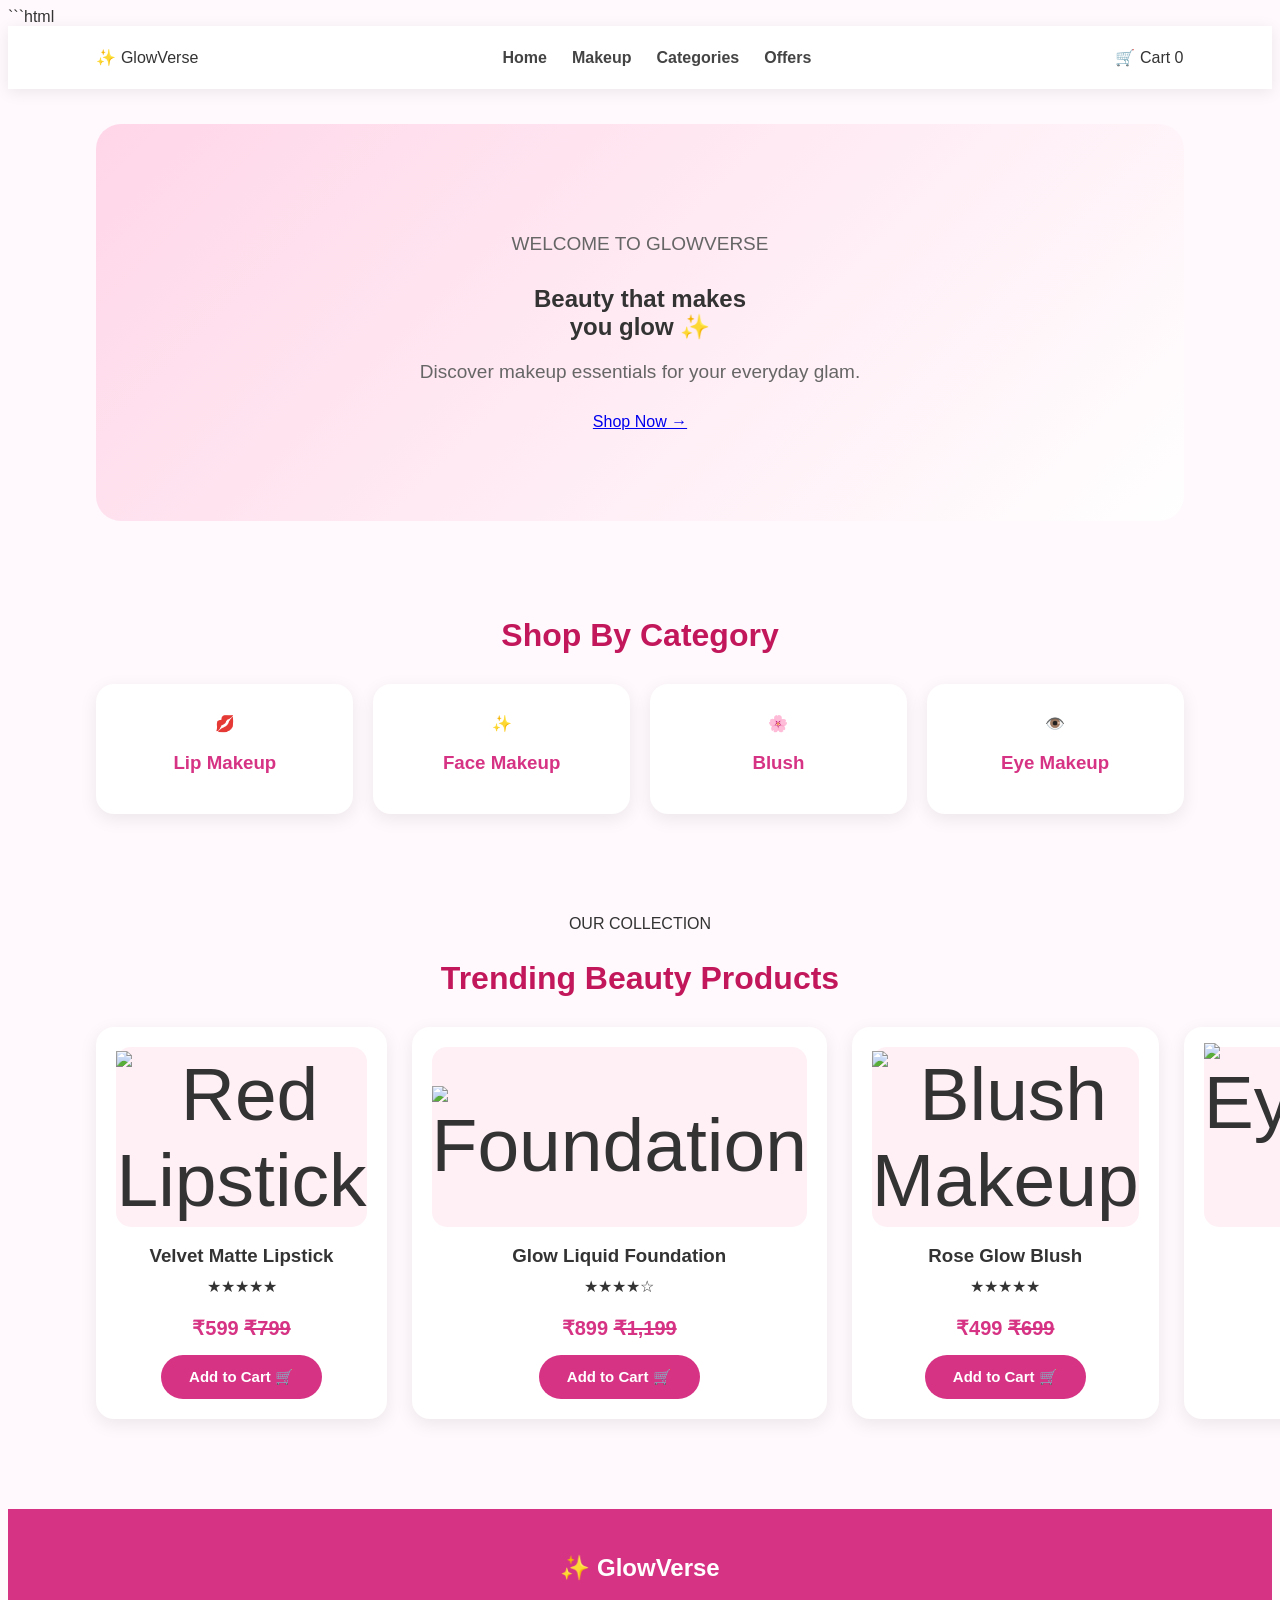
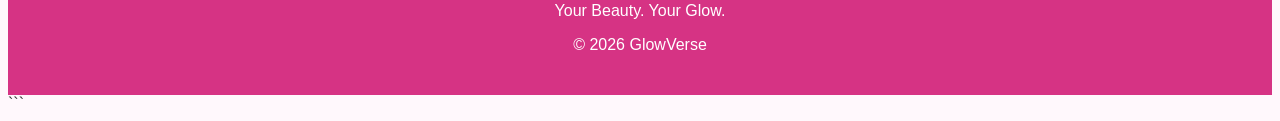
==== index.html @ 61c37b7c "Update title and restructure HTML layout" ====
```html
<!DOCTYPE html>
<html lang="en">
<head>
    <meta charset="UTF-8">
    <meta name="viewport" content="width=device-width, initial-scale=1.0">
    <title>GlowVerse - Beauty Store</title>
    <link rel="stylesheet" href="style.css">
</head>

<body>

<header>
    <div class="logo">✨ GlowVerse</div>

    <nav>
        <a href="#">Home</a>
        <a href="#products">Makeup</a>
        <a href="#categories">Categories</a>
        <a href="#">Offers</a>
    </nav>

    <div class="cart">🛒 Cart <span id="cart-count">0</span></div>
</header>

<section class="hero">
    <div>
        <p class="small-title">WELCOME TO GLOWVERSE</p>
        <h1>Beauty that makes<br><span>you glow ✨</span></h1>
        <p>Discover makeup essentials for your everyday glam.</p>
        <a href="#products" class="shop-btn">Shop Now →</a>
    </div>
</section>

<section id="categories" class="categories">
    <h2>Shop By Category</h2>

    <div class="category-grid">
        <div class="category-card">💋<h3>Lip Makeup</h3></div>
        <div class="category-card">✨<h3>Face Makeup</h3></div>
        <div class="category-card">🌸<h3>Blush</h3></div>
        <div class="category-card">👁️<h3>Eye Makeup</h3></div>
    </div>
</section>

<section id="products" class="products">
    <p class="small-title">OUR COLLECTION</p>
    <h2>Trending Beauty Products</h2>

    <div class="product-grid">

        <div class="product-card">
            <div class="product-image">
                <img src="https://images.pexels.com/photos/7667674/pexels-photo-7667674.jpeg?auto=compress&cs=tinysrgb&w=600" alt="Red Lipstick">
            </div>
            <h3>Velvet Matte Lipstick</h3>
            <div class="stars">★★★★★</div>
            <p class="price">₹599 <del>₹799</del></p>
            <button onclick="addToCart()">Add to Cart 🛒</button>
        </div>

        <div class="product-card">
            <div class="product-image">
                <img src="https://images.pexels.com/photos/7256092/pexels-photo-7256092.jpeg?auto=compress&cs=tinysrgb&w=600" alt="Foundation">
            </div>
            <h3>Glow Liquid Foundation</h3>
            <div class="stars">★★★★☆</div>
            <p class="price">₹899 <del>₹1,199</del></p>
            <button onclick="addToCart()">Add to Cart 🛒</button>
        </div>

        <div class="product-card">
            <div class="product-image">
                <img src="https://images.pexels.com/photos/7290611/pexels-photo-7290611.jpeg?auto=compress&cs=tinysrgb&w=600" alt="Blush Makeup">
            </div>
            <h3>Rose Glow Blush</h3>
            <div class="stars">★★★★★</div>
            <p class="price">₹499 <del>₹699</del></p>
            <button onclick="addToCart()">Add to Cart 🛒</button>
        </div>

        <div class="product-card">
            <div class="product-image">
                <img src="https://images.pexels.com/photos/6662437/pexels-photo-6662437.jpeg?auto=compress&cs=tinysrgb&w=600" alt="Eyeshadow Palette">
            </div>
            <h3>Glam Eyeshadow Palette</h3>
            <div class="stars">★★★★★</div>
            <p class="price">₹799 <del>₹999</del></p>
            <button onclick="addToCart()">Add to Cart 🛒</button>
        </div>

    </div>
</section>

<footer>
    <h2>✨ GlowVerse</h2>
    <p>Your Beauty. Your Glow.</p>
    <p>© 2026 GlowVerse</p>
</footer>

<script>
let cartCount = 0;

function addToCart() {
    cartCount++;
    document.getElementById("cart-count").innerText = cartCount;
    alert("Product added to your cart! 🛍️");
}
</script>

</body>
</html>
```
---- style.css ----
```css
* {
    margin: 0;
    padding: 0;
    box-sizing: border-box;
}

body {
    font-family: Arial, sans-serif;
    background: #fff8fc;
    color: #333;
}

/* Header */
header {
    background: #ffffff;
    padding: 22px 7%;
    display: flex;
    align-items: center;
    justify-content: space-between;
    flex-wrap: wrap;
    box-shadow: 0 3px 15px rgba(0, 0, 0, 0.08);
}

header h1 {
    color: #d63384;
    font-size: 34px;
}

header p {
    display: none;
}

nav {
    display: flex;
    gap: 25px;
}

nav a {
    text-decoration: none;
    color: #444;
    font-weight: 600;
}

nav a:hover {
    color: #d63384;
}

/* Hero */
.hero {
    margin: 35px 7%;
    padding: 90px 30px;
    text-align: center;
    border-radius: 25px;
    background: linear-gradient(135deg, #ffd6e8, #fff);
}

.hero h2 {
    font-size: 48px;
    color: #c2185b;
    margin-bottom: 15px;
}

.hero p {
    font-size: 19px;
    color: #666;
    margin-bottom: 30px;
}

button {
    background: #d63384;
    color: white;
    border: none;
    padding: 13px 28px;
    border-radius: 25px;
    font-size: 15px;
    font-weight: bold;
    cursor: pointer;
}

button:hover {
    transform: scale(1.05);
}

/* Categories */
.categories {
    padding: 35px 7%;
    text-align: center;
}

.categories h2,
.products h2 {
    font-size: 32px;
    color: #c2185b;
    margin-bottom: 30px;
}

.category-grid {
    display: grid;
    grid-template-columns: repeat(4, 1fr);
    gap: 20px;
}

.category-card {
    background: white;
    padding: 30px 15px;
    border-radius: 18px;
    box-shadow: 0 5px 18px rgba(0, 0, 0, 0.08);
    transition: 0.3s;
}

.category-card:hover {
    transform: translateY(-8px);
}

.category-card h3 {
    color: #d63384;
    margin-bottom: 10px;
}

/* Products */
.products {
    padding: 50px 7%;
    text-align: center;
}

.product-grid {
    display: grid;
    grid-template-columns: repeat(4, 1fr);
    gap: 25px;
}

.product-card {
    background: white;
    padding: 20px;
    border-radius: 18px;
    box-shadow: 0 5px 18px rgba(0, 0, 0, 0.08);
    transition: 0.3s;
}

.product-card:hover {
    transform: translateY(-8px);
}

.product-image {
    height: 180px;
    display: flex;
    align-items: center;
    justify-content: center;
    background: #fff0f6;
    border-radius: 15px;
    font-size: 75px;
    margin-bottom: 18px;
}

.product-card h3 {
    margin-bottom: 10px;
}

.rating {
    margin-bottom: 10px;
}

.price {
    font-size: 20px;
    font-weight: bold;
    color: #d63384;
    margin-bottom: 15px;
}

.price span {
    font-size: 14px;
    color: #999;
    text-decoration: line-through;
    margin-left: 6px;
}

/* Footer */
footer {
    margin-top: 40px;
    padding: 25px;
    text-align: center;
    background: #d63384;
    color: white;
}

/* Mobile */
@media (max-width: 800px) {

    header {
        flex-direction: column;
        gap: 15px;
    }

    nav {
        flex-wrap: wrap;
        justify-content: center;
    }

    .hero h2 {
        font-size: 35px;
    }

    .category-grid,
    .product-grid {
        grid-template-columns: repeat(2, 1fr);
    }
}

@media (max-width: 500px) {

    .category-grid,
    .product-grid {
        grid-template-columns: 1fr;
    }
}
```
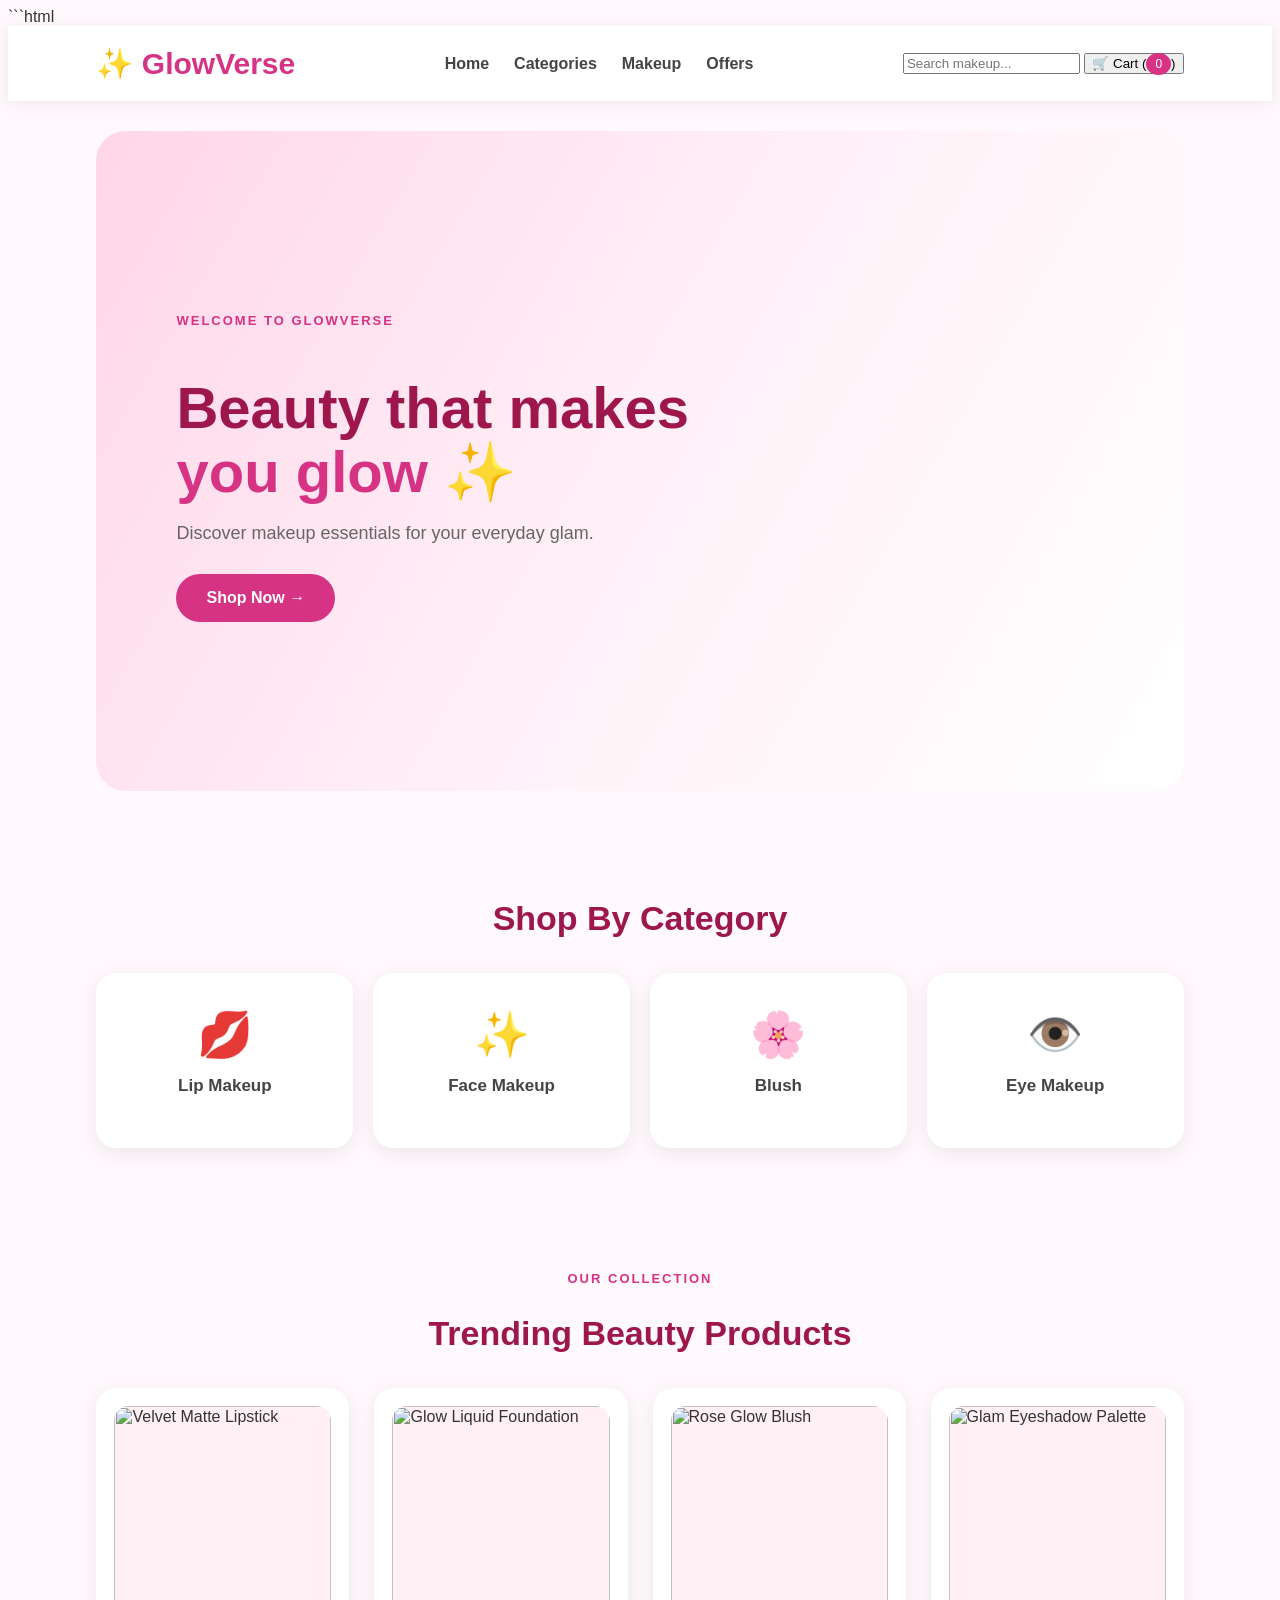
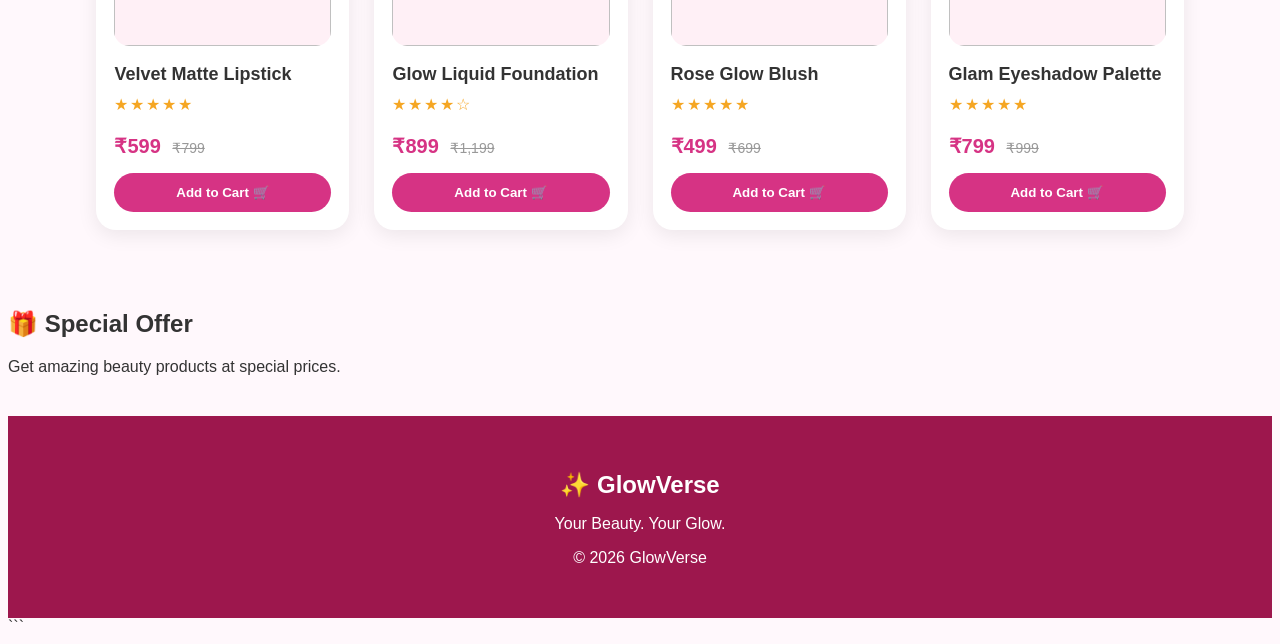
==== commit 45658d6f: "Enhance product cart functionality and UI" ====
--- a/index.html
+++ b/index.html
@@ -15,12 +15,15 @@
 
     <nav>
         <a href="#">Home</a>
+        <a href="#categories">Categories</a>
         <a href="#products">Makeup</a>
-        <a href="#categories">Categories</a>
-        <a href="#">Offers</a>
+        <a href="#offers">Offers</a>
     </nav>
 
-    <div class="cart">🛒 Cart <span id="cart-count">0</span></div>
+    <div class="header-right">
+        <input type="text" id="search" placeholder="Search makeup...">
+        <button class="cart-btn" onclick="showCart()">🛒 Cart (<span id="cart-count">0</span>)</button>
+    </div>
 </header>
 
 <section class="hero">
@@ -47,49 +50,54 @@
     <p class="small-title">OUR COLLECTION</p>
     <h2>Trending Beauty Products</h2>
 
-    <div class="product-grid">
+    <div class="product-grid" id="product-grid">
 
-        <div class="product-card">
+        <div class="product-card" data-name="Velvet Matte Lipstick">
             <div class="product-image">
-                <img src="https://images.pexels.com/photos/7667674/pexels-photo-7667674.jpeg?auto=compress&cs=tinysrgb&w=600" alt="Red Lipstick">
+                <img src="https://images.pexels.com/photos/7667674/pexels-photo-7667674.jpeg?auto=compress&cs=tinysrgb&w=600" alt="Velvet Matte Lipstick">
             </div>
             <h3>Velvet Matte Lipstick</h3>
             <div class="stars">★★★★★</div>
             <p class="price">₹599 <del>₹799</del></p>
-            <button onclick="addToCart()">Add to Cart 🛒</button>
+            <button onclick="addToCart('Velvet Matte Lipstick', 599)">Add to Cart 🛒</button>
         </div>
 
-        <div class="product-card">
+        <div class="product-card" data-name="Glow Liquid Foundation">
             <div class="product-image">
-                <img src="https://images.pexels.com/photos/7256092/pexels-photo-7256092.jpeg?auto=compress&cs=tinysrgb&w=600" alt="Foundation">
+                <img src="https://images.pexels.com/photos/7256092/pexels-photo-7256092.jpeg?auto=compress&cs=tinysrgb&w=600" alt="Glow Liquid Foundation">
             </div>
             <h3>Glow Liquid Foundation</h3>
             <div class="stars">★★★★☆</div>
             <p class="price">₹899 <del>₹1,199</del></p>
-            <button onclick="addToCart()">Add to Cart 🛒</button>
+            <button onclick="addToCart('Glow Liquid Foundation', 899)">Add to Cart 🛒</button>
         </div>
 
-        <div class="product-card">
+        <div class="product-card" data-name="Rose Glow Blush">
             <div class="product-image">
-                <img src="https://images.pexels.com/photos/7290611/pexels-photo-7290611.jpeg?auto=compress&cs=tinysrgb&w=600" alt="Blush Makeup">
+                <img src="https://images.pexels.com/photos/7290611/pexels-photo-7290611.jpeg?auto=compress&cs=tinysrgb&w=600" alt="Rose Glow Blush">
             </div>
             <h3>Rose Glow Blush</h3>
             <div class="stars">★★★★★</div>
             <p class="price">₹499 <del>₹699</del></p>
-            <button onclick="addToCart()">Add to Cart 🛒</button>
+            <button onclick="addToCart('Rose Glow Blush', 499)">Add to Cart 🛒</button>
         </div>
 
-        <div class="product-card">
+        <div class="product-card" data-name="Glam Eyeshadow Palette">
             <div class="product-image">
-                <img src="https://images.pexels.com/photos/6662437/pexels-photo-6662437.jpeg?auto=compress&cs=tinysrgb&w=600" alt="Eyeshadow Palette">
+                <img src="https://images.pexels.com/photos/6662437/pexels-photo-6662437.jpeg?auto=compress&cs=tinysrgb&w=600" alt="Glam Eyeshadow Palette">
             </div>
             <h3>Glam Eyeshadow Palette</h3>
             <div class="stars">★★★★★</div>
             <p class="price">₹799 <del>₹999</del></p>
-            <button onclick="addToCart()">Add to Cart 🛒</button>
+            <button onclick="addToCart('Glam Eyeshadow Palette', 799)">Add to Cart 🛒</button>
         </div>
 
     </div>
+</section>
+
+<section id="offers" class="offers">
+    <h2>🎁 Special Offer</h2>
+    <p>Get amazing beauty products at special prices.</p>
 </section>
 
 <footer>
@@ -99,13 +107,52 @@
 </footer>
 
 <script>
-let cartCount = 0;
+let cart = [];
 
-function addToCart() {
-    cartCount++;
-    document.getElementById("cart-count").innerText = cartCount;
-    alert("Product added to your cart! 🛍️");
+function addToCart(name, price) {
+    cart.push({ name: name, price: price });
+
+    document.getElementById("cart-count").innerText = cart.length;
+
+    alert(name + " added to your cart! 🛍️");
 }
+
+function showCart() {
+    if (cart.length === 0) {
+        alert("Your cart is empty 🛒");
+        return;
+    }
+
+    let message = "Your GlowVerse Cart:\\n\\n";
+
+    cart.forEach((item, index) => {
+        message += (index + 1) + ". " + item.name + " - ₹" + item.price + "\\n";
+    });
+
+    let total = cart.reduce((sum, item) => sum + item.price, 0);
+
+    message += "\\nTotal: ₹" + total;
+
+    alert(message);
+}
+
+document.getElementById("search").addEventListener("input", function() {
+
+    let searchText = this.value.toLowerCase();
+    let products = document.querySelectorAll(".product-card");
+
+    products.forEach(function(product) {
+
+        let productName = product.dataset.name.toLowerCase();
+
+        if (productName.includes(searchText)) {
+            product.style.display = "block";
+        } else {
+            product.style.display = "none";
+        }
+
+    });
+});
 </script>
 
 </body>
--- a/style.css
+++ b/style.css
@@ -5,30 +5,35 @@
     box-sizing: border-box;
 }
 
+html {
+    scroll-behavior: smooth;
+}
+
 body {
     font-family: Arial, sans-serif;
     background: #fff8fc;
     color: #333;
 }
 
-/* Header */
+/* HEADER */
+
 header {
     background: #ffffff;
-    padding: 22px 7%;
+    padding: 20px 7%;
     display: flex;
     align-items: center;
     justify-content: space-between;
-    flex-wrap: wrap;
-    box-shadow: 0 3px 15px rgba(0, 0, 0, 0.08);
-}
-
-header h1 {
-    color: #d63384;
-    font-size: 34px;
-}
-
-header p {
-    display: none;
+    gap: 25px;
+    position: sticky;
+    top: 0;
+    z-index: 100;
+    box-shadow: 0 2px 15px rgba(0, 0, 0, 0.08);
+}
+
+.logo {
+    font-size: 30px;
+    font-weight: bold;
+    color: #d63384;
 }
 
 nav {
@@ -39,60 +44,89 @@
 nav a {
     text-decoration: none;
     color: #444;
-    font-weight: 600;
+    font-weight: bold;
 }
 
 nav a:hover {
     color: #d63384;
 }
 
-/* Hero */
+.cart {
+    font-weight: bold;
+    color: #d63384;
+}
+
+#cart-count {
+    background: #d63384;
+    color: white;
+    padding: 4px 9px;
+    border-radius: 50%;
+    font-size: 12px;
+}
+
+/* HERO */
+
 .hero {
-    margin: 35px 7%;
-    padding: 90px 30px;
-    text-align: center;
-    border-radius: 25px;
-    background: linear-gradient(135deg, #ffd6e8, #fff);
-}
-
-.hero h2 {
-    font-size: 48px;
-    color: #c2185b;
+    min-height: 500px;
+    margin: 30px 7%;
+    padding: 80px;
+    border-radius: 30px;
+    display: flex;
+    align-items: center;
+    background: linear-gradient(120deg, #ffd6e8, #fff0f7, #ffffff);
+}
+
+.small-title {
+    color: #d63384;
+    font-size: 13px;
+    font-weight: bold;
+    letter-spacing: 2px;
     margin-bottom: 15px;
 }
 
-.hero p {
-    font-size: 19px;
+.hero h1 {
+    font-size: 58px;
+    line-height: 1.1;
+    color: #9d174d;
+    margin-bottom: 20px;
+}
+
+.hero h1 span {
+    color: #d63384;
+}
+
+.hero p:not(.small-title) {
+    font-size: 18px;
     color: #666;
     margin-bottom: 30px;
 }
 
-button {
+.shop-btn {
+    display: inline-block;
     background: #d63384;
     color: white;
-    border: none;
-    padding: 13px 28px;
-    border-radius: 25px;
-    font-size: 15px;
-    font-weight: bold;
-    cursor: pointer;
-}
-
-button:hover {
-    transform: scale(1.05);
-}
-
-/* Categories */
+    text-decoration: none;
+    padding: 15px 30px;
+    border-radius: 30px;
+    font-weight: bold;
+}
+
+.shop-btn:hover {
+    background: #b8256d;
+}
+
+/* CATEGORIES */
+
 .categories {
-    padding: 35px 7%;
+    padding: 50px 7%;
     text-align: center;
 }
 
 .categories h2,
 .products h2 {
-    font-size: 32px;
-    color: #c2185b;
-    margin-bottom: 30px;
+    color: #9d174d;
+    font-size: 34px;
+    margin-bottom: 35px;
 }
 
 .category-grid {
@@ -103,9 +137,10 @@
 
 .category-card {
     background: white;
-    padding: 30px 15px;
-    border-radius: 18px;
-    box-shadow: 0 5px 18px rgba(0, 0, 0, 0.08);
+    padding: 35px 20px;
+    border-radius: 20px;
+    font-size: 45px;
+    box-shadow: 0 5px 20px rgba(0, 0, 0, 0.08);
     transition: 0.3s;
 }
 
@@ -114,14 +149,20 @@
 }
 
 .category-card h3 {
-    color: #d63384;
-    margin-bottom: 10px;
-}
-
-/* Products */
+    font-size: 17px;
+    color: #444;
+    margin-top: 15px;
+}
+
+/* PRODUCTS */
+
 .products {
-    padding: 50px 7%;
+    padding: 60px 7%;
     text-align: center;
+}
+
+.products .small-title {
+    margin-bottom: 8px;
 }
 
 .product-grid {
@@ -132,86 +173,131 @@
 
 .product-card {
     background: white;
-    padding: 20px;
-    border-radius: 18px;
-    box-shadow: 0 5px 18px rgba(0, 0, 0, 0.08);
+    padding: 18px;
+    border-radius: 20px;
+    text-align: left;
+    box-shadow: 0 5px 20px rgba(0, 0, 0, 0.08);
     transition: 0.3s;
+    overflow: hidden;
 }
 
 .product-card:hover {
     transform: translateY(-8px);
+    box-shadow: 0 10px 25px rgba(0, 0, 0, 0.12);
 }
 
 .product-image {
-    height: 180px;
-    display: flex;
-    align-items: center;
-    justify-content: center;
+    width: 100%;
+    height: 240px;
     background: #fff0f6;
     border-radius: 15px;
-    font-size: 75px;
+    overflow: hidden;
     margin-bottom: 18px;
 }
 
+.product-image img {
+    width: 100%;
+    height: 100%;
+    object-fit: cover;
+    display: block;
+}
+
 .product-card h3 {
+    font-size: 18px;
     margin-bottom: 10px;
 }
 
-.rating {
+.stars {
+    color: #f5a623;
+    letter-spacing: 2px;
     margin-bottom: 10px;
 }
 
 .price {
+    color: #d63384;
     font-size: 20px;
     font-weight: bold;
-    color: #d63384;
     margin-bottom: 15px;
 }
 
-.price span {
+.price del {
+    color: #999;
     font-size: 14px;
-    color: #999;
-    text-decoration: line-through;
     margin-left: 6px;
-}
-
-/* Footer */
-footer {
-    margin-top: 40px;
-    padding: 25px;
-    text-align: center;
+    font-weight: normal;
+}
+
+.product-card button {
+    width: 100%;
+    padding: 12px;
+    border: none;
+    border-radius: 25px;
     background: #d63384;
     color: white;
-}
-
-/* Mobile */
-@media (max-width: 800px) {
+    font-weight: bold;
+    cursor: pointer;
+}
+
+.product-card button:hover {
+    background: #b8256d;
+}
+
+/* FOOTER */
+
+footer {
+    background: #9d174d;
+    color: white;
+    text-align: center;
+    padding: 35px;
+    margin-top: 40px;
+}
+
+footer h2 {
+    margin-bottom: 10px;
+}
+
+/* MOBILE */
+
+@media (max-width: 900px) {
 
     header {
         flex-direction: column;
-        gap: 15px;
-    }
-
-    nav {
-        flex-wrap: wrap;
-        justify-content: center;
-    }
-
-    .hero h2 {
-        font-size: 35px;
     }
 
     .category-grid,
     .product-grid {
         grid-template-columns: repeat(2, 1fr);
     }
-}
-
-@media (max-width: 500px) {
+
+    .hero {
+        padding: 50px 30px;
+    }
+
+    .hero h1 {
+        font-size: 42px;
+    }
+}
+
+@media (max-width: 550px) {
+
+    nav {
+        gap: 12px;
+        flex-wrap: wrap;
+        justify-content: center;
+    }
 
     .category-grid,
     .product-grid {
         grid-template-columns: 1fr;
     }
+
+    .hero {
+        margin: 15px;
+        padding: 45px 20px;
+    }
+
+    .hero h1 {
+        font-size: 36px;
+    }
 }
 ```
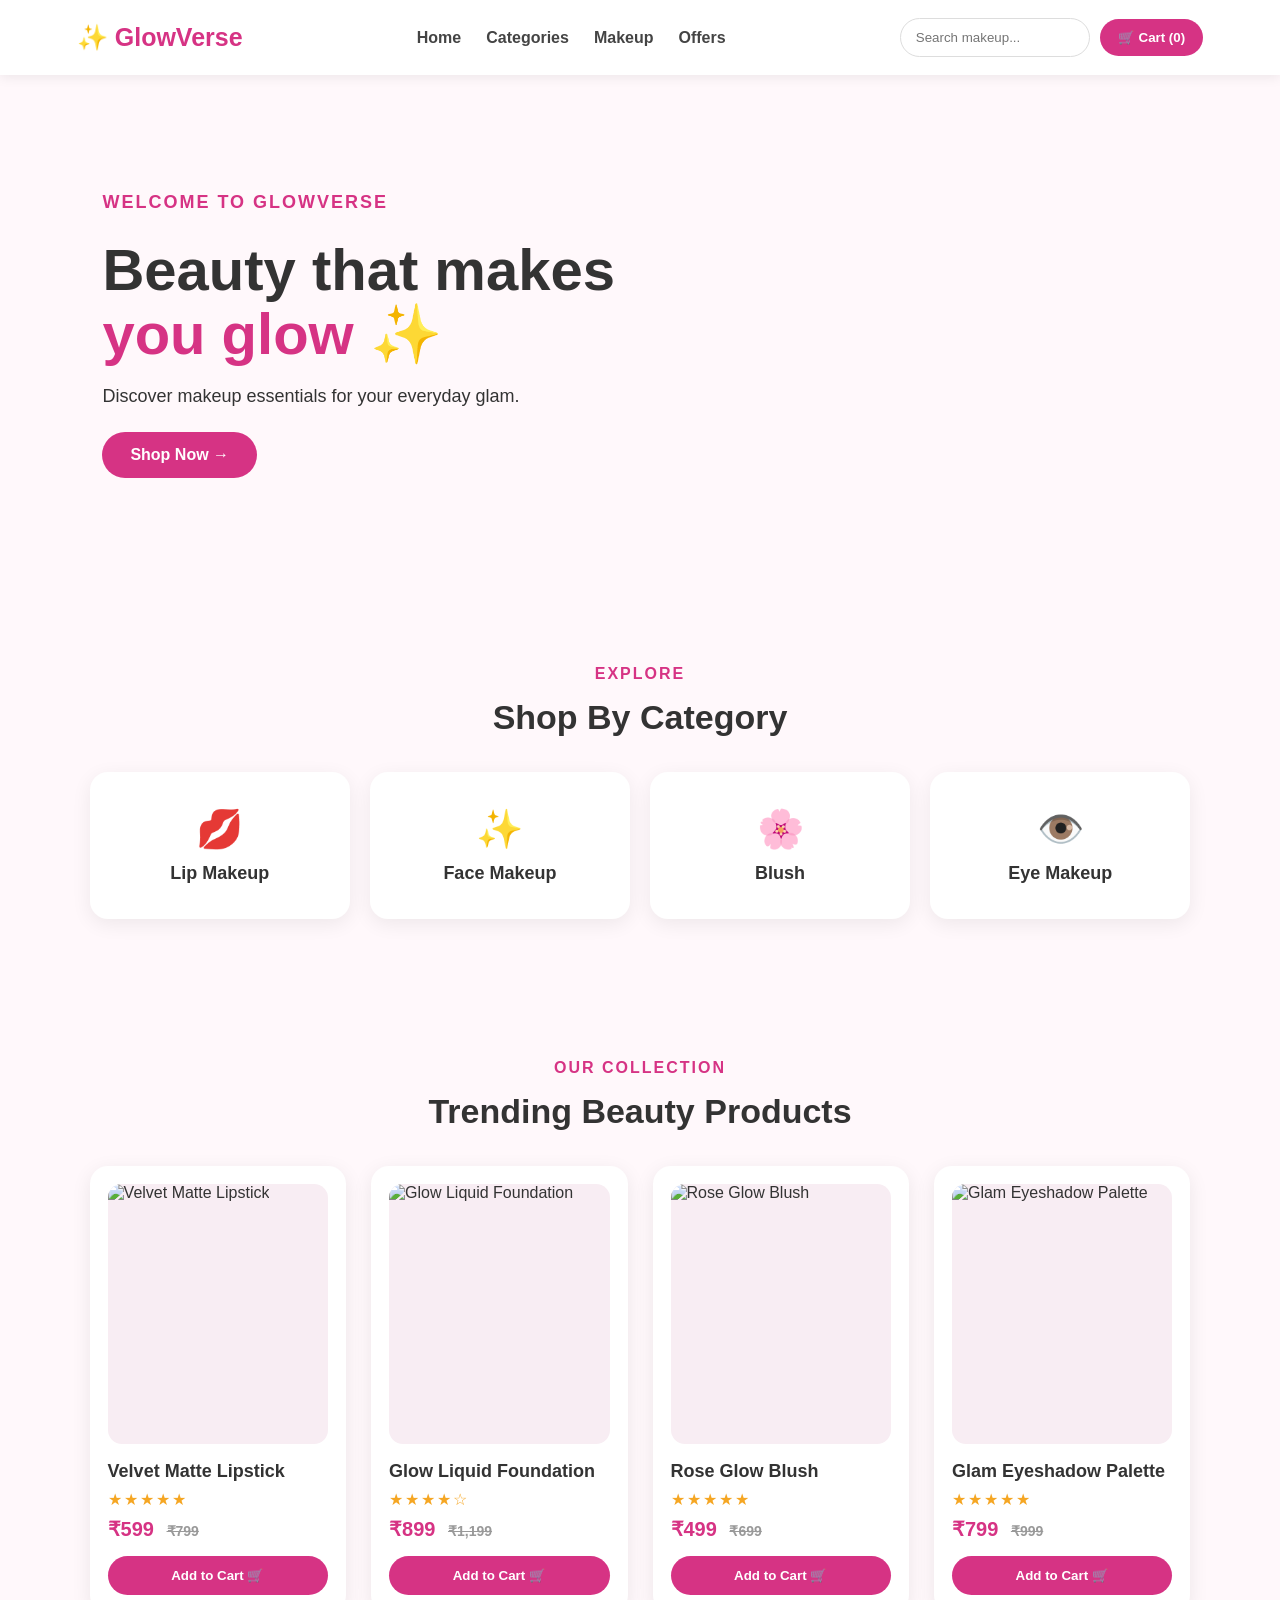
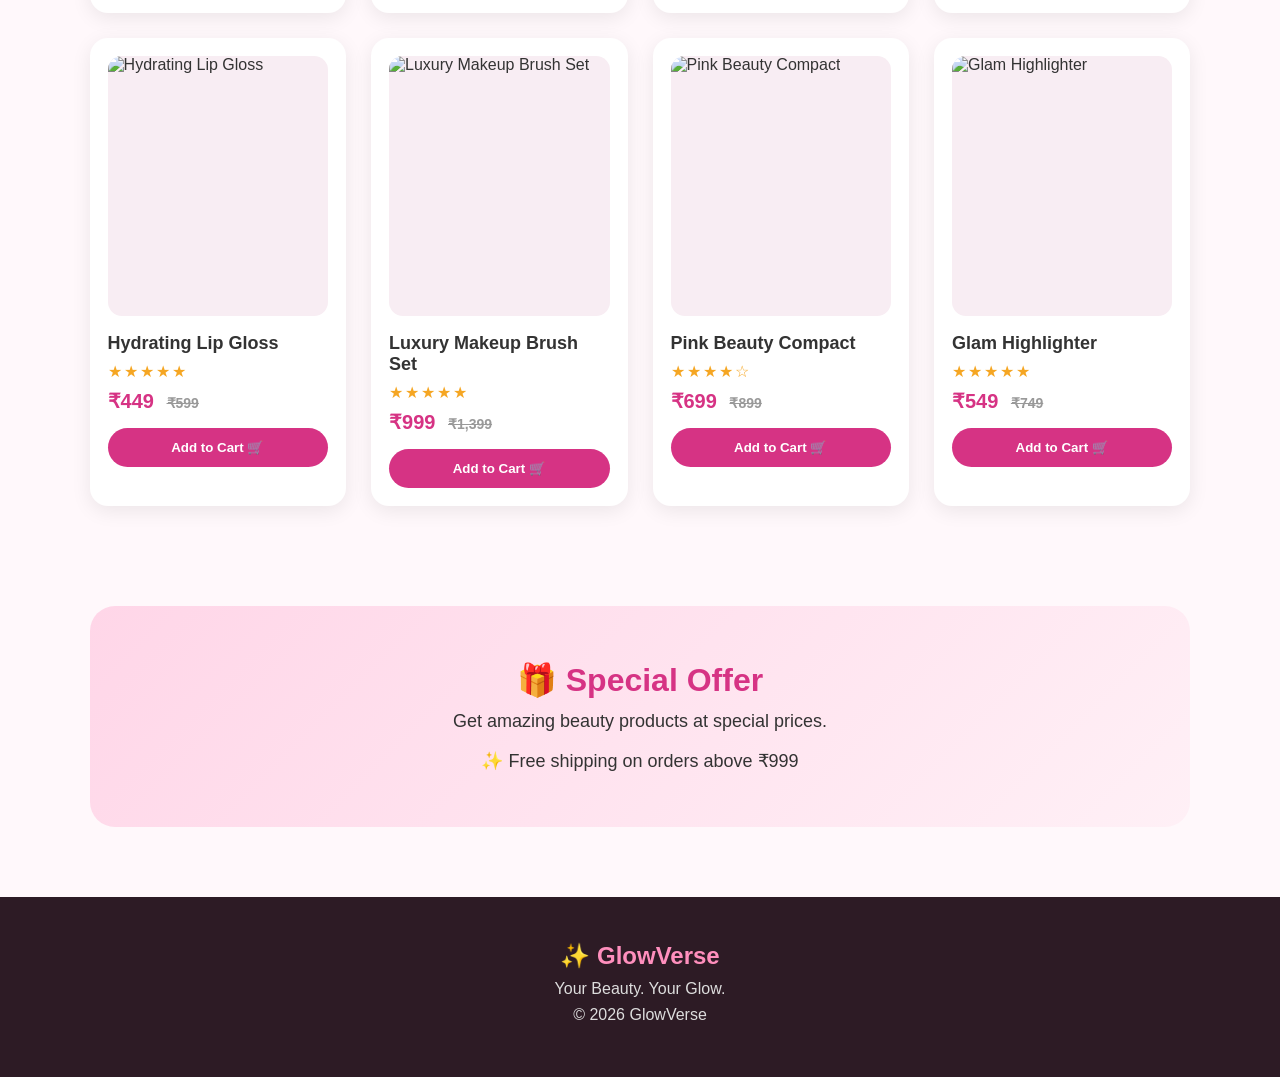
==== commit 4b5c4e70: "Update index.html" ====
--- a/index.html
+++ b/index.html
@@ -1,17 +1,23 @@
-```html
 <!DOCTYPE html>
 <html lang="en">
 <head>
     <meta charset="UTF-8">
     <meta name="viewport" content="width=device-width, initial-scale=1.0">
+
     <title>GlowVerse - Beauty Store</title>
+
     <link rel="stylesheet" href="style.css">
 </head>
 
 <body>
 
+<!-- HEADER -->
+
 <header>
-    <div class="logo">✨ GlowVerse</div>
+
+    <div class="logo">
+        ✨ GlowVerse
+    </div>
 
     <nav>
         <a href="#">Home</a>
@@ -21,140 +27,770 @@
     </nav>
 
     <div class="header-right">
-        <input type="text" id="search" placeholder="Search makeup...">
-        <button class="cart-btn" onclick="showCart()">🛒 Cart (<span id="cart-count">0</span>)</button>
+
+        <input
+            type="text"
+            id="search"
+            placeholder="Search makeup..."
+        >
+
+        <button class="cart-btn" onclick="showCart()">
+            🛒 Cart (<span id="cart-count">0</span>)
+        </button>
+
     </div>
+
 </header>
 
+
+<!-- HERO SECTION -->
+
 <section class="hero">
+
     <div>
-        <p class="small-title">WELCOME TO GLOWVERSE</p>
-        <h1>Beauty that makes<br><span>you glow ✨</span></h1>
-        <p>Discover makeup essentials for your everyday glam.</p>
-        <a href="#products" class="shop-btn">Shop Now →</a>
+
+        <p class="small-title">
+            WELCOME TO GLOWVERSE
+        </p>
+
+        <h1>
+            Beauty that makes
+            <br>
+            <span>you glow ✨</span>
+        </h1>
+
+        <p>
+            Discover makeup essentials for your everyday glam.
+        </p>
+
+        <a href="#products" class="shop-btn">
+            Shop Now →
+        </a>
+
     </div>
+
 </section>
 
+
+<!-- CATEGORIES -->
+
 <section id="categories" class="categories">
-    <h2>Shop By Category</h2>
+
+    <p class="small-title">
+        EXPLORE
+    </p>
+
+    <h2>
+        Shop By Category
+    </h2>
 
     <div class="category-grid">
-        <div class="category-card">💋<h3>Lip Makeup</h3></div>
-        <div class="category-card">✨<h3>Face Makeup</h3></div>
-        <div class="category-card">🌸<h3>Blush</h3></div>
-        <div class="category-card">👁️<h3>Eye Makeup</h3></div>
+
+        <div class="category-card">
+            💋
+            <h3>Lip Makeup</h3>
+        </div>
+
+        <div class="category-card">
+            ✨
+            <h3>Face Makeup</h3>
+        </div>
+
+        <div class="category-card">
+            🌸
+            <h3>Blush</h3>
+        </div>
+
+        <div class="category-card">
+            👁️
+            <h3>Eye Makeup</h3>
+        </div>
+
     </div>
+
 </section>
 
+
+<!-- PRODUCTS -->
+
 <section id="products" class="products">
-    <p class="small-title">OUR COLLECTION</p>
-    <h2>Trending Beauty Products</h2>
-
-    <div class="product-grid" id="product-grid">
+
+    <p class="small-title">
+        OUR COLLECTION
+    </p>
+
+    <h2>
+        Trending Beauty Products
+    </h2>
+
+
+    <div class="product-grid">
+
+
+        <!-- PRODUCT 1 -->
 
         <div class="product-card" data-name="Velvet Matte Lipstick">
+
             <div class="product-image">
-                <img src="https://images.pexels.com/photos/7667674/pexels-photo-7667674.jpeg?auto=compress&cs=tinysrgb&w=600" alt="Velvet Matte Lipstick">
-            </div>
-            <h3>Velvet Matte Lipstick</h3>
-            <div class="stars">★★★★★</div>
-            <p class="price">₹599 <del>₹799</del></p>
-            <button onclick="addToCart('Velvet Matte Lipstick', 599)">Add to Cart 🛒</button>
-        </div>
+
+                <img
+                    src="https://images.pexels.com/photos/7667674/pexels-photo-7667674.jpeg?auto=compress&cs=tinysrgb&w=600"
+                    alt="Velvet Matte Lipstick"
+                >
+
+            </div>
+
+            <h3>
+                Velvet Matte Lipstick
+            </h3>
+
+            <div class="stars">
+                ★★★★★
+            </div>
+
+            <p class="price">
+                ₹599
+                <del>₹799</del>
+            </p>
+
+            <button
+                onclick="addToCart('Velvet Matte Lipstick', 599)"
+            >
+                Add to Cart 🛒
+            </button>
+
+        </div>
+
+
+        <!-- PRODUCT 2 -->
 
         <div class="product-card" data-name="Glow Liquid Foundation">
+
             <div class="product-image">
-                <img src="https://images.pexels.com/photos/7256092/pexels-photo-7256092.jpeg?auto=compress&cs=tinysrgb&w=600" alt="Glow Liquid Foundation">
-            </div>
-            <h3>Glow Liquid Foundation</h3>
-            <div class="stars">★★★★☆</div>
-            <p class="price">₹899 <del>₹1,199</del></p>
-            <button onclick="addToCart('Glow Liquid Foundation', 899)">Add to Cart 🛒</button>
-        </div>
+
+                <img
+                    src="https://images.pexels.com/photos/7256092/pexels-photo-7256092.jpeg?auto=compress&cs=tinysrgb&w=600"
+                    alt="Glow Liquid Foundation"
+                >
+
+            </div>
+
+            <h3>
+                Glow Liquid Foundation
+            </h3>
+
+            <div class="stars">
+                ★★★★☆
+            </div>
+
+            <p class="price">
+                ₹899
+                <del>₹1,199</del>
+            </p>
+
+            <button
+                onclick="addToCart('Glow Liquid Foundation', 899)"
+            >
+                Add to Cart 🛒
+            </button>
+
+        </div>
+
+
+        <!-- PRODUCT 3 -->
 
         <div class="product-card" data-name="Rose Glow Blush">
+
             <div class="product-image">
-                <img src="https://images.pexels.com/photos/7290611/pexels-photo-7290611.jpeg?auto=compress&cs=tinysrgb&w=600" alt="Rose Glow Blush">
-            </div>
-            <h3>Rose Glow Blush</h3>
-            <div class="stars">★★★★★</div>
-            <p class="price">₹499 <del>₹699</del></p>
-            <button onclick="addToCart('Rose Glow Blush', 499)">Add to Cart 🛒</button>
-        </div>
+
+                <img
+                    src="https://images.pexels.com/photos/7290611/pexels-photo-7290611.jpeg?auto=compress&cs=tinysrgb&w=600"
+                    alt="Rose Glow Blush"
+                >
+
+            </div>
+
+            <h3>
+                Rose Glow Blush
+            </h3>
+
+            <div class="stars">
+                ★★★★★
+            </div>
+
+            <p class="price">
+                ₹499
+                <del>₹699</del>
+            </p>
+
+            <button
+                onclick="addToCart('Rose Glow Blush', 499)"
+            >
+                Add to Cart 🛒
+            </button>
+
+        </div>
+
+
+        <!-- PRODUCT 4 -->
 
         <div class="product-card" data-name="Glam Eyeshadow Palette">
+
             <div class="product-image">
-                <img src="https://images.pexels.com/photos/6662437/pexels-photo-6662437.jpeg?auto=compress&cs=tinysrgb&w=600" alt="Glam Eyeshadow Palette">
-            </div>
-            <h3>Glam Eyeshadow Palette</h3>
-            <div class="stars">★★★★★</div>
-            <p class="price">₹799 <del>₹999</del></p>
-            <button onclick="addToCart('Glam Eyeshadow Palette', 799)">Add to Cart 🛒</button>
-        </div>
+
+                <img
+                    src="https://images.pexels.com/photos/6662437/pexels-photo-6662437.jpeg?auto=compress&cs=tinysrgb&w=600"
+                    alt="Glam Eyeshadow Palette"
+                >
+
+            </div>
+
+            <h3>
+                Glam Eyeshadow Palette
+            </h3>
+
+            <div class="stars">
+                ★★★★★
+            </div>
+
+            <p class="price">
+                ₹799
+                <del>₹999</del>
+            </p>
+
+            <button
+                onclick="addToCart('Glam Eyeshadow Palette', 799)"
+            >
+                Add to Cart 🛒
+            </button>
+
+        </div>
+
+
+        <!-- PRODUCT 5 -->
+
+        <div class="product-card" data-name="Hydrating Lip Gloss">
+
+            <div class="product-image">
+
+                <img
+                    src="https://images.pexels.com/photos/3373746/pexels-photo-3373746.jpeg?auto=compress&cs=tinysrgb&w=600"
+                    alt="Hydrating Lip Gloss"
+                >
+
+            </div>
+
+            <h3>
+                Hydrating Lip Gloss
+            </h3>
+
+            <div class="stars">
+                ★★★★★
+            </div>
+
+            <p class="price">
+                ₹449
+                <del>₹599</del>
+            </p>
+
+            <button
+                onclick="addToCart('Hydrating Lip Gloss', 449)"
+            >
+                Add to Cart 🛒
+            </button>
+
+        </div>
+
+
+        <!-- PRODUCT 6 -->
+
+        <div class="product-card" data-name="Luxury Makeup Brush Set">
+
+            <div class="product-image">
+
+                <img
+                    src="https://images.pexels.com/photos/2693645/pexels-photo-2693645.jpeg?auto=compress&cs=tinysrgb&w=600"
+                    alt="Luxury Makeup Brush Set"
+                >
+
+            </div>
+
+            <h3>
+                Luxury Makeup Brush Set
+            </h3>
+
+            <div class="stars">
+                ★★★★★
+            </div>
+
+            <p class="price">
+                ₹999
+                <del>₹1,399</del>
+            </p>
+
+            <button
+                onclick="addToCart('Luxury Makeup Brush Set', 999)"
+            >
+                Add to Cart 🛒
+            </button>
+
+        </div>
+
+
+        <!-- PRODUCT 7 -->
+
+        <div class="product-card" data-name="Pink Beauty Compact">
+
+            <div class="product-image">
+
+                <img
+                    src="https://images.pexels.com/photos/3762879/pexels-photo-3762879.jpeg?auto=compress&cs=tinysrgb&w=600"
+                    alt="Pink Beauty Compact"
+                >
+
+            </div>
+
+            <h3>
+                Pink Beauty Compact
+            </h3>
+
+            <div class="stars">
+                ★★★★☆
+            </div>
+
+            <p class="price">
+                ₹699
+                <del>₹899</del>
+            </p>
+
+            <button
+                onclick="addToCart('Pink Beauty Compact', 699)"
+            >
+                Add to Cart 🛒
+            </button>
+
+        </div>
+
+
+        <!-- PRODUCT 8 -->
+
+        <div class="product-card" data-name="Glam Highlighter">
+
+            <div class="product-image">
+
+                <img
+                    src="https://images.pexels.com/photos/4620843/pexels-photo-4620843.jpeg?auto=compress&cs=tinysrgb&w=600"
+                    alt="Glam Highlighter"
+                >
+
+            </div>
+
+            <h3>
+                Glam Highlighter
+            </h3>
+
+            <div class="stars">
+                ★★★★★
+            </div>
+
+            <p class="price">
+                ₹549
+                <del>₹749</del>
+            </p>
+
+            <button
+                onclick="addToCart('Glam Highlighter', 549)"
+            >
+                Add to Cart 🛒
+            </button>
+
+        </div>
+
 
     </div>
+
 </section>
 
+
+<!-- OFFER -->
+
 <section id="offers" class="offers">
-    <h2>🎁 Special Offer</h2>
-    <p>Get amazing beauty products at special prices.</p>
+
+    <h2>
+        🎁 Special Offer
+    </h2>
+
+    <p>
+        Get amazing beauty products at special prices.
+    </p>
+
+    <br>
+
+    <p>
+        ✨ Free shipping on orders above ₹999
+    </p>
+
 </section>
 
+
+<!-- FOOTER -->
+
 <footer>
-    <h2>✨ GlowVerse</h2>
-    <p>Your Beauty. Your Glow.</p>
-    <p>© 2026 GlowVerse</p>
+
+    <h2>
+        ✨ GlowVerse
+    </h2>
+
+    <p>
+        Your Beauty. Your Glow.
+    </p>
+
+    <p>
+        © 2026 GlowVerse
+    </p>
+
 </footer>
 
+
+<!-- CART MODAL -->
+
+<div id="cart-modal" class="cart-modal">
+
+    <div class="cart-box">
+
+        <button
+            class="close-cart"
+            onclick="closeCart()"
+        >
+            ×
+        </button>
+
+        <h2>
+            🛒 Your GlowVerse Cart
+        </h2>
+
+        <div id="cart-items"></div>
+
+        <div class="cart-total">
+
+            <strong>
+                Total: ₹<span id="cart-total">0</span>
+            </strong>
+
+        </div>
+
+        <button
+            class="checkout-btn"
+            onclick="checkout()"
+        >
+            Proceed to Checkout →
+        </button>
+
+    </div>
+
+</div>
+
+
+<!-- JAVASCRIPT -->
+
 <script>
+
 let cart = [];
 
+
+/* ADD PRODUCT TO CART */
+
 function addToCart(name, price) {
-    cart.push({ name: name, price: price });
-
-    document.getElementById("cart-count").innerText = cart.length;
-
-    alert(name + " added to your cart! 🛍️");
+
+    let existingProduct =
+        cart.find(item => item.name === name);
+
+    if (existingProduct) {
+
+        existingProduct.quantity++;
+
+    } else {
+
+        cart.push({
+
+            name: name,
+
+            price: price,
+
+            quantity: 1
+
+        });
+
+    }
+
+    updateCart();
+
+    alert(
+        name + " added to your cart! 🛍️"
+    );
+
 }
 
+
+/* UPDATE CART COUNT */
+
+function updateCart() {
+
+    let totalItems = 0;
+
+    cart.forEach(item => {
+
+        totalItems += item.quantity;
+
+    });
+
+    document.getElementById(
+        "cart-count"
+    ).innerText = totalItems;
+
+}
+
+
+/* SHOW CART */
+
 function showCart() {
+
+    let cartItems =
+        document.getElementById("cart-items");
+
+    let total = 0;
+
+    cartItems.innerHTML = "";
+
+
     if (cart.length === 0) {
-        alert("Your cart is empty 🛒");
+
+        cartItems.innerHTML =
+            "<p class='empty-cart'>Your cart is empty 🛒</p>";
+
+    } else {
+
+        cart.forEach((item, index) => {
+
+            let itemTotal =
+                item.price * item.quantity;
+
+            total += itemTotal;
+
+
+            cartItems.innerHTML += `
+
+                <div class="cart-item">
+
+                    <div>
+
+                        <h3>
+                            ${item.name}
+                        </h3>
+
+                        <p>
+                            ₹${item.price} × ${item.quantity}
+                        </p>
+
+                    </div>
+
+
+                    <div class="cart-actions">
+
+                        <button
+                            onclick="decreaseQuantity(${index})"
+                        >
+                            −
+                        </button>
+
+                        <span>
+                            ${item.quantity}
+                        </span>
+
+                        <button
+                            onclick="increaseQuantity(${index})"
+                        >
+                            +
+                        </button>
+
+                        <button
+                            onclick="removeItem(${index})"
+                        >
+                            🗑️
+                        </button>
+
+                    </div>
+
+                </div>
+
+            `;
+
+        });
+
+    }
+
+
+    document.getElementById(
+        "cart-total"
+    ).innerText = total;
+
+
+    document.getElementById(
+        "cart-modal"
+    ).style.display = "flex";
+
+}
+
+
+/* CLOSE CART */
+
+function closeCart() {
+
+    document.getElementById(
+        "cart-modal"
+    ).style.display = "none";
+
+}
+
+
+/* INCREASE QUANTITY */
+
+function increaseQuantity(index) {
+
+    cart[index].quantity++;
+
+    updateCart();
+
+    showCart();
+
+}
+
+
+/* DECREASE QUANTITY */
+
+function decreaseQuantity(index) {
+
+    if (cart[index].quantity > 1) {
+
+        cart[index].quantity--;
+
+    } else {
+
+        cart.splice(index, 1);
+
+    }
+
+    updateCart();
+
+    showCart();
+
+}
+
+
+/* REMOVE PRODUCT */
+
+function removeItem(index) {
+
+    cart.splice(index, 1);
+
+    updateCart();
+
+    showCart();
+
+}
+
+
+/* CHECKOUT */
+
+function checkout() {
+
+    if (cart.length === 0) {
+
+        alert(
+            "Your cart is empty 🛒"
+        );
+
         return;
+
     }
 
-    let message = "Your GlowVerse Cart:\\n\\n";
-
-    cart.forEach((item, index) => {
-        message += (index + 1) + ". " + item.name + " - ₹" + item.price + "\\n";
-    });
-
-    let total = cart.reduce((sum, item) => sum + item.price, 0);
-
-    message += "\\nTotal: ₹" + total;
-
-    alert(message);
+
+    alert(
+        "Thank you for shopping with GlowVerse! 💖"
+    );
+
 }
 
-document.getElementById("search").addEventListener("input", function() {
-
-    let searchText = this.value.toLowerCase();
-    let products = document.querySelectorAll(".product-card");
-
-    products.forEach(function(product) {
-
-        let productName = product.dataset.name.toLowerCase();
-
-        if (productName.includes(searchText)) {
-            product.style.display = "block";
-        } else {
-            product.style.display = "none";
+
+/* SEARCH PRODUCTS */
+
+document
+    .getElementById("search")
+    .addEventListener(
+        "input",
+        function() {
+
+            let searchText =
+                this.value.toLowerCase();
+
+            let products =
+                document.querySelectorAll(
+                    ".product-card"
+                );
+
+
+            products.forEach(
+                function(product) {
+
+                    let productName =
+                        product.dataset.name
+                        .toLowerCase();
+
+
+                    if (
+                        productName.includes(
+                            searchText
+                        )
+                    ) {
+
+                        product.style.display =
+                            "block";
+
+                    } else {
+
+                        product.style.display =
+                            "none";
+
+                    }
+
+                }
+            );
+
         }
-
-    });
-});
+    );
+
+
+/* CLOSE CART WHEN CLICKING OUTSIDE */
+
+window.addEventListener(
+    "click",
+    function(event) {
+
+        let modal =
+            document.getElementById(
+                "cart-modal"
+            );
+
+        if (event.target === modal) {
+
+            closeCart();
+
+        }
+
+    }
+);
+
 </script>
 
 </body>
 </html>
-```
--- a/style.css
+++ b/style.css
@@ -1,4 +1,3 @@
-```css
 * {
     margin: 0;
     padding: 0;
@@ -11,29 +10,30 @@
 
 body {
     font-family: Arial, sans-serif;
-    background: #fff8fc;
+    background: #fff8fb;
     color: #333;
 }
 
 /* HEADER */
 
 header {
-    background: #ffffff;
-    padding: 20px 7%;
+    position: sticky;
+    top: 0;
+    z-index: 1000;
+    background: white;
+    padding: 18px 6%;
     display: flex;
     align-items: center;
     justify-content: space-between;
     gap: 25px;
-    position: sticky;
-    top: 0;
-    z-index: 100;
-    box-shadow: 0 2px 15px rgba(0, 0, 0, 0.08);
+    box-shadow: 0 2px 12px rgba(0,0,0,0.08);
 }
 
 .logo {
-    font-size: 30px;
-    font-weight: bold;
-    color: #d63384;
+    font-size: 25px;
+    font-weight: bold;
+    color: #d63384;
+    white-space: nowrap;
 }
 
 nav {
@@ -44,41 +44,67 @@
 nav a {
     text-decoration: none;
     color: #444;
-    font-weight: bold;
+    font-weight: 600;
 }
 
 nav a:hover {
     color: #d63384;
 }
 
-.cart {
-    font-weight: bold;
-    color: #d63384;
-}
-
-#cart-count {
+.header-right {
+    display: flex;
+    align-items: center;
+    gap: 10px;
+}
+
+#search {
+    width: 190px;
+    padding: 11px 15px;
+    border: 1px solid #ddd;
+    border-radius: 25px;
+    outline: none;
+}
+
+#search:focus {
+    border-color: #d63384;
+}
+
+.cart-btn {
+    border: none;
     background: #d63384;
     color: white;
-    padding: 4px 9px;
-    border-radius: 50%;
-    font-size: 12px;
+    padding: 11px 18px;
+    border-radius: 25px;
+    cursor: pointer;
+    font-weight: bold;
+}
+
+.cart-btn:hover {
+    background: #b82b70;
 }
 
 /* HERO */
 
 .hero {
-    min-height: 500px;
-    margin: 30px 7%;
-    padding: 80px;
-    border-radius: 30px;
-    display: flex;
-    align-items: center;
-    background: linear-gradient(120deg, #ffd6e8, #fff0f7, #ffffff);
+    min-height: 520px;
+    padding: 100px 8%;
+    display: flex;
+    align-items: center;
+    background:
+        linear-gradient(
+            90deg,
+            rgba(255,248,251,0.98),
+            rgba(255,248,251,0.72),
+            rgba(255,248,251,0.15)
+        ),
+        url("https://images.pexels.com/photos/3762879/pexels-photo-3762879.jpeg?auto=compress&cs=tinysrgb&w=1400");
+
+    background-size: cover;
+    background-position: center;
 }
 
 .small-title {
     color: #d63384;
-    font-size: 13px;
     font-weight: bold;
     letter-spacing: 2px;
     margin-bottom: 15px;
@@ -87,7 +113,6 @@
 .hero h1 {
     font-size: 58px;
     line-height: 1.1;
-    color: #9d174d;
     margin-bottom: 20px;
 }
 
@@ -95,10 +120,9 @@
     color: #d63384;
 }
 
-.hero p:not(.small-title) {
+.hero p {
     font-size: 18px;
-    color: #666;
-    margin-bottom: 30px;
+    margin-bottom: 25px;
 }
 
 .shop-btn {
@@ -106,25 +130,24 @@
     background: #d63384;
     color: white;
     text-decoration: none;
-    padding: 15px 30px;
+    padding: 14px 28px;
     border-radius: 30px;
     font-weight: bold;
 }
 
 .shop-btn:hover {
-    background: #b8256d;
+    background: #b82b70;
 }
 
 /* CATEGORIES */
 
 .categories {
-    padding: 50px 7%;
+    padding: 70px 7%;
     text-align: center;
 }
 
 .categories h2,
 .products h2 {
-    color: #9d174d;
     font-size: 34px;
     margin-bottom: 35px;
 }
@@ -137,32 +160,27 @@
 
 .category-card {
     background: white;
-    padding: 35px 20px;
-    border-radius: 20px;
-    font-size: 45px;
-    box-shadow: 0 5px 20px rgba(0, 0, 0, 0.08);
+    padding: 35px 15px;
+    border-radius: 18px;
+    box-shadow: 0 5px 20px rgba(0,0,0,0.07);
+    font-size: 38px;
     transition: 0.3s;
 }
 
 .category-card:hover {
-    transform: translateY(-8px);
+    transform: translateY(-7px);
 }
 
 .category-card h3 {
-    font-size: 17px;
-    color: #444;
-    margin-top: 15px;
+    margin-top: 12px;
+    font-size: 18px;
 }
 
 /* PRODUCTS */
 
 .products {
-    padding: 60px 7%;
-    text-align: center;
-}
-
-.products .small-title {
-    margin-bottom: 8px;
+    padding: 70px 7%;
+    text-align: center;
 }
 
 .product-grid {
@@ -174,43 +192,39 @@
 .product-card {
     background: white;
     padding: 18px;
-    border-radius: 20px;
+    border-radius: 18px;
+    box-shadow: 0 5px 20px rgba(0,0,0,0.08);
+    transition: 0.3s;
     text-align: left;
-    box-shadow: 0 5px 20px rgba(0, 0, 0, 0.08);
-    transition: 0.3s;
-    overflow: hidden;
 }
 
 .product-card:hover {
-    transform: translateY(-8px);
-    box-shadow: 0 10px 25px rgba(0, 0, 0, 0.12);
+    transform: translateY(-7px);
 }
 
 .product-image {
     width: 100%;
-    height: 240px;
-    background: #fff0f6;
-    border-radius: 15px;
+    height: 260px;
     overflow: hidden;
-    margin-bottom: 18px;
+    border-radius: 14px;
+    background: #f8edf3;
 }
 
 .product-image img {
     width: 100%;
     height: 100%;
     object-fit: cover;
-    display: block;
 }
 
 .product-card h3 {
+    margin-top: 17px;
     font-size: 18px;
-    margin-bottom: 10px;
 }
 
 .stars {
     color: #f5a623;
+    margin: 8px 0;
     letter-spacing: 2px;
-    margin-bottom: 10px;
 }
 
 .price {
@@ -223,45 +237,193 @@
 .price del {
     color: #999;
     font-size: 14px;
-    margin-left: 6px;
-    font-weight: normal;
+    margin-left: 7px;
 }
 
 .product-card button {
     width: 100%;
-    padding: 12px;
     border: none;
-    border-radius: 25px;
     background: #d63384;
     color: white;
-    font-weight: bold;
+    padding: 12px;
+    border-radius: 25px;
     cursor: pointer;
+    font-weight: bold;
 }
 
 .product-card button:hover {
-    background: #b8256d;
+    background: #b82b70;
+}
+
+/* OFFER */
+
+.offers {
+    margin: 30px 7% 70px;
+    padding: 55px;
+    text-align: center;
+    border-radius: 25px;
+    background: linear-gradient(135deg, #ffd6e8, #fff0f6);
+}
+
+.offers h2 {
+    font-size: 32px;
+    color: #d63384;
+    margin-bottom: 12px;
+}
+
+.offers p {
+    font-size: 18px;
 }
 
 /* FOOTER */
 
 footer {
-    background: #9d174d;
+    background: #2d1b25;
     color: white;
     text-align: center;
-    padding: 35px;
-    margin-top: 40px;
+    padding: 45px 20px;
 }
 
 footer h2 {
+    color: #ff8fbd;
     margin-bottom: 10px;
 }
 
+footer p {
+    margin: 8px 0;
+    color: #ddd;
+}
+
+/* CART MODAL */
+
+.cart-modal {
+    display: none;
+    position: fixed;
+    z-index: 2000;
+    inset: 0;
+    background: rgba(0,0,0,0.55);
+    align-items: center;
+    justify-content: center;
+    padding: 20px;
+}
+
+.cart-box {
+    width: 520px;
+    max-width: 100%;
+    max-height: 85vh;
+    overflow-y: auto;
+    background: white;
+    border-radius: 22px;
+    padding: 30px;
+    position: relative;
+    box-shadow: 0 15px 50px rgba(0,0,0,0.25);
+}
+
+.cart-box h2 {
+    color: #d63384;
+    margin-bottom: 25px;
+}
+
+.close-cart {
+    position: absolute;
+    top: 15px;
+    right: 18px;
+    border: none;
+    background: #f7e5ed;
+    color: #d63384;
+    width: 35px;
+    height: 35px;
+    border-radius: 50%;
+    font-size: 25px;
+    cursor: pointer;
+}
+
+.cart-item {
+    display: flex;
+    justify-content: space-between;
+    align-items: center;
+    gap: 15px;
+    padding: 17px 0;
+    border-bottom: 1px solid #eee;
+}
+
+.cart-item h3 {
+    font-size: 16px;
+    margin-bottom: 5px;
+}
+
+.cart-item p {
+    color: #777;
+}
+
+.cart-actions {
+    display: flex;
+    align-items: center;
+    gap: 8px;
+}
+
+.cart-actions button {
+    border: none;
+    background: #f8e5ee;
+    color: #d63384;
+    width: 32px;
+    height: 32px;
+    border-radius: 50%;
+    cursor: pointer;
+    font-weight: bold;
+}
+
+.cart-actions span {
+    min-width: 20px;
+    text-align: center;
+    font-weight: bold;
+}
+
+.empty-cart {
+    text-align: center;
+    padding: 30px 0;
+    color: #777;
+}
+
+.cart-total {
+    text-align: right;
+    font-size: 22px;
+    margin: 25px 0;
+    color: #333;
+}
+
+.cart-total strong {
+    color: #d63384;
+}
+
+.checkout-btn {
+    width: 100%;
+    border: none;
+    background: #d63384;
+    color: white;
+    padding: 15px;
+    border-radius: 30px;
+    font-size: 16px;
+    font-weight: bold;
+    cursor: pointer;
+}
+
+.checkout-btn:hover {
+    background: #b82b70;
+}
+
 /* MOBILE */
 
 @media (max-width: 900px) {
 
     header {
-        flex-direction: column;
+        flex-wrap: wrap;
+    }
+
+    nav {
+        order: 3;
+        width: 100%;
+        justify-content: center;
     }
 
     .category-grid,
@@ -269,21 +431,38 @@
         grid-template-columns: repeat(2, 1fr);
     }
 
-    .hero {
-        padding: 50px 30px;
-    }
-
     .hero h1 {
-        font-size: 42px;
-    }
-}
-
-@media (max-width: 550px) {
+        font-size: 45px;
+    }
+}
+
+@media (max-width: 600px) {
+
+    header {
+        padding: 15px 4%;
+    }
 
     nav {
         gap: 12px;
-        flex-wrap: wrap;
-        justify-content: center;
+        font-size: 14px;
+    }
+
+    .header-right {
+        width: 100%;
+    }
+
+    #search {
+        flex: 1;
+        width: auto;
+    }
+
+    .hero {
+        min-height: 450px;
+        padding: 60px 7%;
+    }
+
+    .hero h1 {
+        font-size: 38px;
     }
 
     .category-grid,
@@ -291,13 +470,22 @@
         grid-template-columns: 1fr;
     }
 
-    .hero {
-        margin: 15px;
-        padding: 45px 20px;
-    }
-
-    .hero h1 {
-        font-size: 36px;
-    }
-}
-```
+    .categories,
+    .products {
+        padding: 50px 6%;
+    }
+
+    .offers {
+        margin: 20px 6% 50px;
+        padding: 35px 20px;
+    }
+
+    .cart-box {
+        padding: 22px;
+    }
+
+    .cart-item {
+        align-items: flex-start;
+        flex-direction: column;
+    }
+}
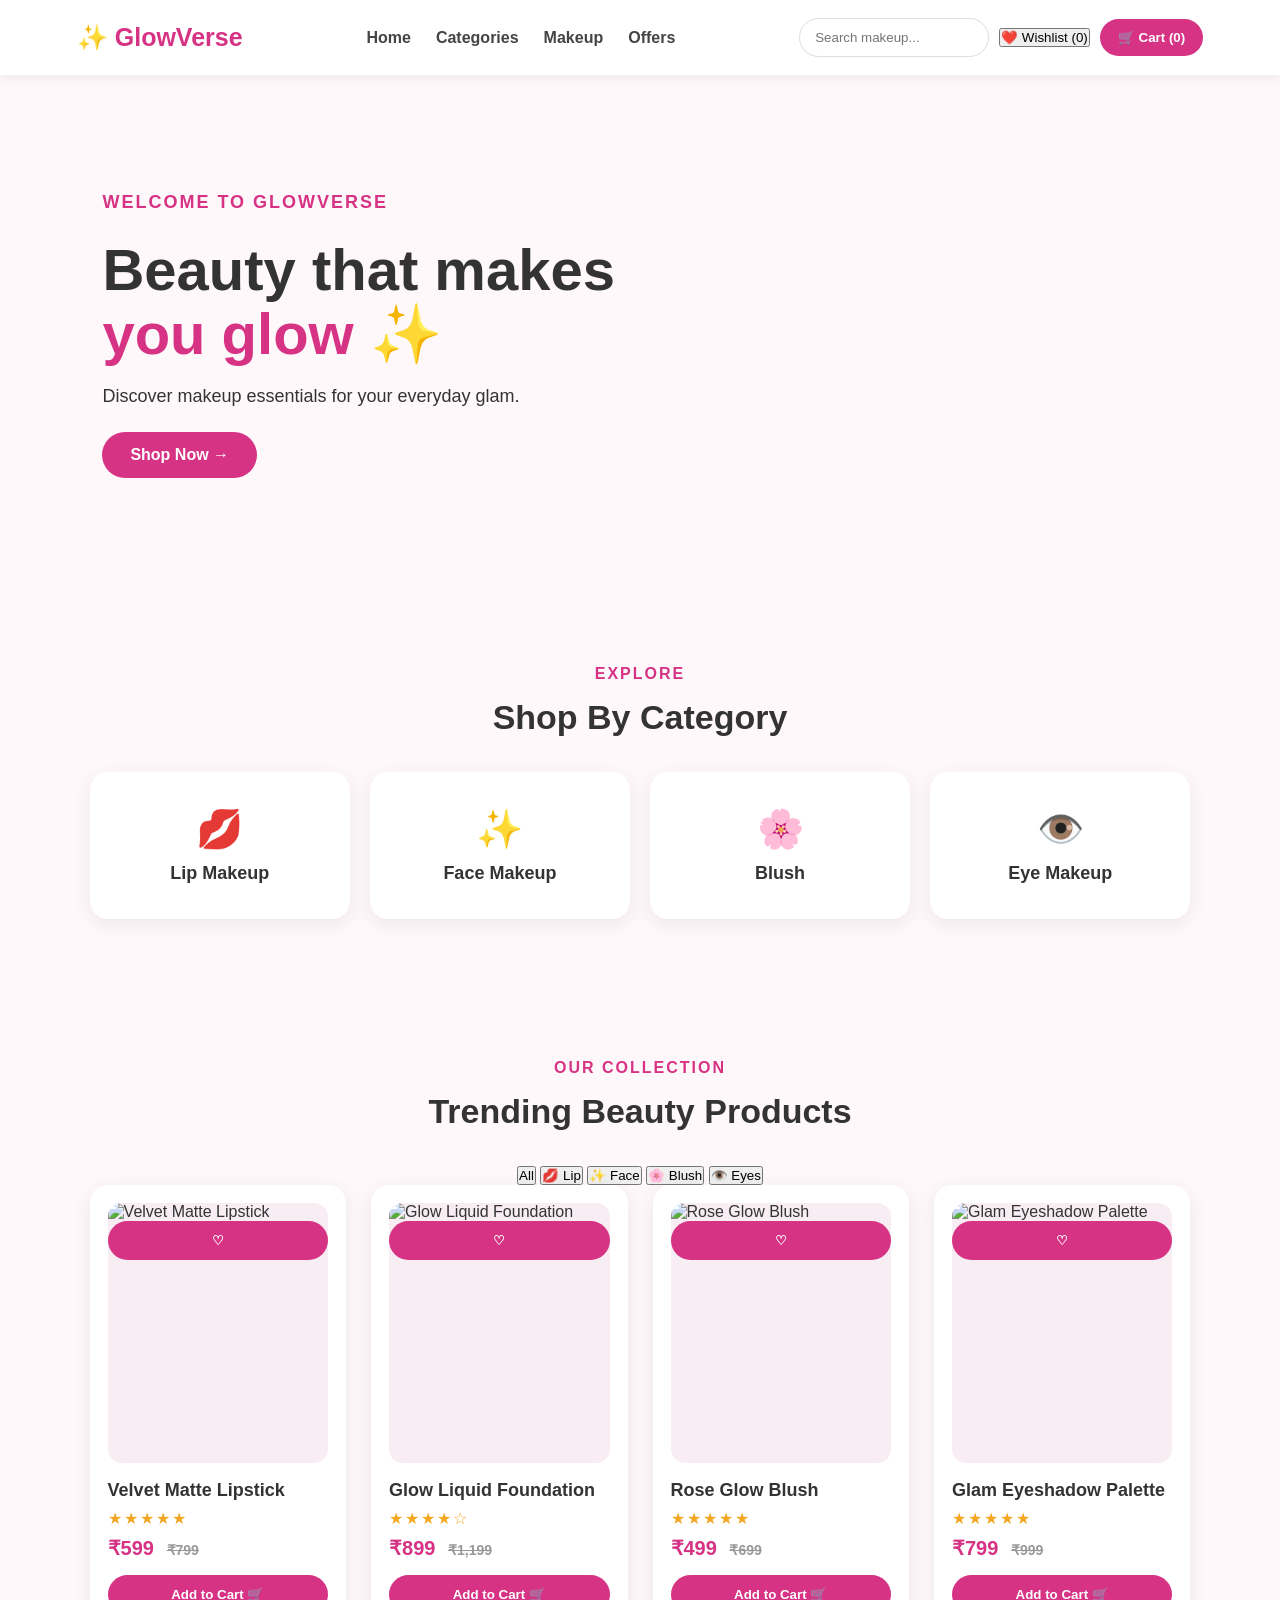
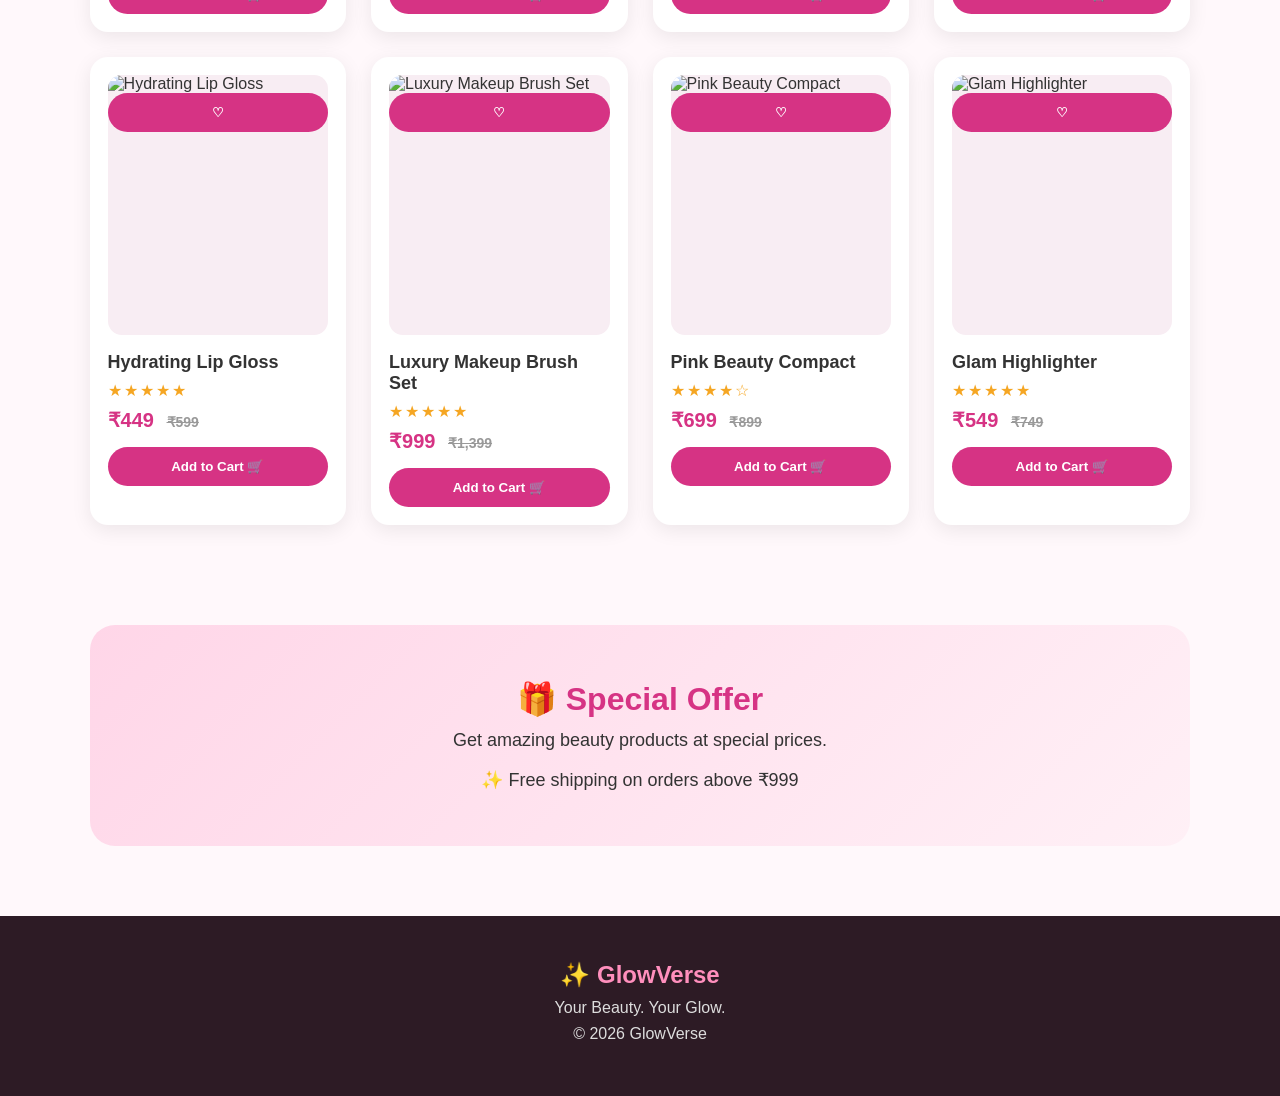
==== commit 08c6ec1e: "Update index.html" ====
--- a/index.html
+++ b/index.html
@@ -34,6 +34,10 @@
             placeholder="Search makeup..."
         >
 
+        <button class="wishlist-btn" onclick="showWishlist()">
+            ❤️ Wishlist (<span id="wishlist-count">0</span>)
+        </button>
+
         <button class="cart-btn" onclick="showCart()">
             🛒 Cart (<span id="cart-count">0</span>)
         </button>
@@ -43,7 +47,7 @@
 </header>
 
 
-<!-- HERO SECTION -->
+<!-- HERO -->
 
 <section class="hero">
 
@@ -86,22 +90,22 @@
 
     <div class="category-grid">
 
-        <div class="category-card">
+        <div class="category-card" onclick="filterCategory('Lip')">
             💋
             <h3>Lip Makeup</h3>
         </div>
 
-        <div class="category-card">
+        <div class="category-card" onclick="filterCategory('Face')">
             ✨
             <h3>Face Makeup</h3>
         </div>
 
-        <div class="category-card">
+        <div class="category-card" onclick="filterCategory('Blush')">
             🌸
             <h3>Blush</h3>
         </div>
 
-        <div class="category-card">
+        <div class="category-card" onclick="filterCategory('Eye')">
             👁️
             <h3>Eye Makeup</h3>
         </div>
@@ -124,12 +128,41 @@
     </h2>
 
 
+    <!-- CATEGORY FILTER -->
+
+    <div class="filter-buttons">
+
+        <button onclick="filterCategory('All')">
+            All
+        </button>
+
+        <button onclick="filterCategory('Lip')">
+            💋 Lip
+        </button>
+
+        <button onclick="filterCategory('Face')">
+            ✨ Face
+        </button>
+
+        <button onclick="filterCategory('Blush')">
+            🌸 Blush
+        </button>
+
+        <button onclick="filterCategory('Eye')">
+            👁️ Eyes
+        </button>
+
+    </div>
+
+
     <div class="product-grid">
 
 
         <!-- PRODUCT 1 -->
 
-        <div class="product-card" data-name="Velvet Matte Lipstick">
+        <div class="product-card"
+             data-name="Velvet Matte Lipstick"
+             data-category="Lip">
 
             <div class="product-image">
 
@@ -137,6 +170,13 @@
                     src="https://images.pexels.com/photos/7667674/pexels-photo-7667674.jpeg?auto=compress&cs=tinysrgb&w=600"
                     alt="Velvet Matte Lipstick"
                 >
+
+                <button
+                    class="wishlist-icon"
+                    onclick="toggleWishlist('Velvet Matte Lipstick', 599)"
+                >
+                    ♡
+                </button>
 
             </div>
 
@@ -164,7 +204,9 @@
 
         <!-- PRODUCT 2 -->
 
-        <div class="product-card" data-name="Glow Liquid Foundation">
+        <div class="product-card"
+             data-name="Glow Liquid Foundation"
+             data-category="Face">
 
             <div class="product-image">
 
@@ -172,6 +214,13 @@
                     src="https://images.pexels.com/photos/7256092/pexels-photo-7256092.jpeg?auto=compress&cs=tinysrgb&w=600"
                     alt="Glow Liquid Foundation"
                 >
+
+                <button
+                    class="wishlist-icon"
+                    onclick="toggleWishlist('Glow Liquid Foundation', 899)"
+                >
+                    ♡
+                </button>
 
             </div>
 
@@ -199,7 +248,9 @@
 
         <!-- PRODUCT 3 -->
 
-        <div class="product-card" data-name="Rose Glow Blush">
+        <div class="product-card"
+             data-name="Rose Glow Blush"
+             data-category="Blush">
 
             <div class="product-image">
 
@@ -207,6 +258,13 @@
                     src="https://images.pexels.com/photos/7290611/pexels-photo-7290611.jpeg?auto=compress&cs=tinysrgb&w=600"
                     alt="Rose Glow Blush"
                 >
+
+                <button
+                    class="wishlist-icon"
+                    onclick="toggleWishlist('Rose Glow Blush', 499)"
+                >
+                    ♡
+                </button>
 
             </div>
 
@@ -234,7 +292,9 @@
 
         <!-- PRODUCT 4 -->
 
-        <div class="product-card" data-name="Glam Eyeshadow Palette">
+        <div class="product-card"
+             data-name="Glam Eyeshadow Palette"
+             data-category="Eye">
 
             <div class="product-image">
 
@@ -242,6 +302,13 @@
                     src="https://images.pexels.com/photos/6662437/pexels-photo-6662437.jpeg?auto=compress&cs=tinysrgb&w=600"
                     alt="Glam Eyeshadow Palette"
                 >
+
+                <button
+                    class="wishlist-icon"
+                    onclick="toggleWishlist('Glam Eyeshadow Palette', 799)"
+                >
+                    ♡
+                </button>
 
             </div>
 
@@ -269,7 +336,9 @@
 
         <!-- PRODUCT 5 -->
 
-        <div class="product-card" data-name="Hydrating Lip Gloss">
+        <div class="product-card"
+             data-name="Hydrating Lip Gloss"
+             data-category="Lip">
 
             <div class="product-image">
 
@@ -277,6 +346,13 @@
                     src="https://images.pexels.com/photos/3373746/pexels-photo-3373746.jpeg?auto=compress&cs=tinysrgb&w=600"
                     alt="Hydrating Lip Gloss"
                 >
+
+                <button
+                    class="wishlist-icon"
+                    onclick="toggleWishlist('Hydrating Lip Gloss', 449)"
+                >
+                    ♡
+                </button>
 
             </div>
 
@@ -304,7 +380,9 @@
 
         <!-- PRODUCT 6 -->
 
-        <div class="product-card" data-name="Luxury Makeup Brush Set">
+        <div class="product-card"
+             data-name="Luxury Makeup Brush Set"
+             data-category="Face">
 
             <div class="product-image">
 
@@ -312,6 +390,13 @@
                     src="https://images.pexels.com/photos/2693645/pexels-photo-2693645.jpeg?auto=compress&cs=tinysrgb&w=600"
                     alt="Luxury Makeup Brush Set"
                 >
+
+                <button
+                    class="wishlist-icon"
+                    onclick="toggleWishlist('Luxury Makeup Brush Set', 999)"
+                >
+                    ♡
+                </button>
 
             </div>
 
@@ -339,7 +424,9 @@
 
         <!-- PRODUCT 7 -->
 
-        <div class="product-card" data-name="Pink Beauty Compact">
+        <div class="product-card"
+             data-name="Pink Beauty Compact"
+             data-category="Face">
 
             <div class="product-image">
 
@@ -347,6 +434,13 @@
                     src="https://images.pexels.com/photos/3762879/pexels-photo-3762879.jpeg?auto=compress&cs=tinysrgb&w=600"
                     alt="Pink Beauty Compact"
                 >
+
+                <button
+                    class="wishlist-icon"
+                    onclick="toggleWishlist('Pink Beauty Compact', 699)"
+                >
+                    ♡
+                </button>
 
             </div>
 
@@ -374,7 +468,9 @@
 
         <!-- PRODUCT 8 -->
 
-        <div class="product-card" data-name="Glam Highlighter">
+        <div class="product-card"
+             data-name="Glam Highlighter"
+             data-category="Blush">
 
             <div class="product-image">
 
@@ -382,6 +478,13 @@
                     src="https://images.pexels.com/photos/4620843/pexels-photo-4620843.jpeg?auto=compress&cs=tinysrgb&w=600"
                     alt="Glam Highlighter"
                 >
+
+                <button
+                    class="wishlist-icon"
+                    onclick="toggleWishlist('Glam Highlighter', 549)"
+                >
+                    ♡
+                </button>
 
             </div>
 
@@ -405,7 +508,6 @@
             </button>
 
         </div>
-
 
     </div>
 
@@ -491,14 +593,40 @@
 </div>
 
 
+<!-- WISHLIST MODAL -->
+
+<div id="wishlist-modal" class="cart-modal">
+
+    <div class="cart-box">
+
+        <button
+            class="close-cart"
+            onclick="closeWishlist()"
+        >
+            ×
+        </button>
+
+        <h2>
+            ❤️ My Wishlist
+        </h2>
+
+        <div id="wishlist-items"></div>
+
+    </div>
+
+</div>
+
+
 <!-- JAVASCRIPT -->
 
 <script>
 
 let cart = [];
 
-
-/* ADD PRODUCT TO CART */
+let wishlist = [];
+
+
+/* ADD TO CART */
 
 function addToCart(name, price) {
 
@@ -512,13 +640,9 @@
     } else {
 
         cart.push({
-
             name: name,
-
             price: price,
-
             quantity: 1
-
         });
 
     }
@@ -528,7 +652,6 @@
     alert(
         name + " added to your cart! 🛍️"
     );
-
 }
 
 
@@ -547,7 +670,6 @@
     document.getElementById(
         "cart-count"
     ).innerText = totalItems;
-
 }
 
 
@@ -593,7 +715,6 @@
                         </p>
 
                     </div>
-
 
                     <div class="cart-actions">
 
@@ -687,7 +808,7 @@
 }
 
 
-/* REMOVE PRODUCT */
+/* REMOVE ITEM */
 
 function removeItem(index) {
 
@@ -714,7 +835,6 @@
 
     }
 
-
     alert(
         "Thank you for shopping with GlowVerse! 💖"
     );
@@ -722,7 +842,218 @@
 }
 
 
-/* SEARCH PRODUCTS */
+/* WISHLIST */
+
+function toggleWishlist(name, price) {
+
+    let existing =
+        wishlist.find(item => item.name === name);
+
+    if (existing) {
+
+        wishlist =
+            wishlist.filter(
+                item => item.name !== name
+            );
+
+        alert(
+            name + " removed from wishlist 💔"
+        );
+
+    } else {
+
+        wishlist.push({
+            name: name,
+            price: price
+        });
+
+        alert(
+            name + " added to wishlist ❤️"
+        );
+
+    }
+
+    updateWishlist();
+
+}
+
+
+/* UPDATE WISHLIST COUNT */
+
+function updateWishlist() {
+
+    document.getElementById(
+        "wishlist-count"
+    ).innerText = wishlist.length;
+
+
+    let buttons =
+        document.querySelectorAll(
+            ".wishlist-icon"
+        );
+
+    buttons.forEach(button => {
+
+        let productCard =
+            button.closest(".product-card");
+
+        let name =
+            productCard.dataset.name;
+
+        let exists =
+            wishlist.some(
+                item => item.name === name
+            );
+
+        button.innerText =
+            exists ? "❤️" : "♡";
+
+    });
+
+}
+
+
+/* SHOW WISHLIST */
+
+function showWishlist() {
+
+    let wishlistItems =
+        document.getElementById(
+            "wishlist-items"
+        );
+
+    wishlistItems.innerHTML = "";
+
+
+    if (wishlist.length === 0) {
+
+        wishlistItems.innerHTML =
+            "<p class='empty-cart'>Your wishlist is empty ❤️</p>";
+
+    } else {
+
+        wishlist.forEach(
+            function(item, index) {
+
+                wishlistItems.innerHTML += `
+
+                    <div class="cart-item">
+
+                        <div>
+
+                            <h3>
+                                ${item.name}
+                            </h3>
+
+                            <p>
+                                ₹${item.price}
+                            </p>
+
+                        </div>
+
+                        <div class="cart-actions">
+
+                            <button
+                                onclick="addToCart('${item.name}', ${item.price})"
+                            >
+                                🛒
+                            </button>
+
+                            <button
+                                onclick="removeWishlist(${index})"
+                            >
+                                🗑️
+                            </button>
+
+                        </div>
+
+                    </div>
+
+                `;
+
+            }
+        );
+
+    }
+
+
+    document.getElementById(
+        "wishlist-modal"
+    ).style.display = "flex";
+
+}
+
+
+/* CLOSE WISHLIST */
+
+function closeWishlist() {
+
+    document.getElementById(
+        "wishlist-modal"
+    ).style.display = "none";
+
+}
+
+
+/* REMOVE WISHLIST */
+
+function removeWishlist(index) {
+
+    wishlist.splice(index, 1);
+
+    updateWishlist();
+
+    showWishlist();
+
+}
+
+
+/* CATEGORY FILTER */
+
+function filterCategory(category) {
+
+    let products =
+        document.querySelectorAll(
+            ".product-card"
+        );
+
+
+    products.forEach(
+        function(product) {
+
+            let productCategory =
+                product.dataset.category;
+
+
+            if (
+                category === "All" ||
+                productCategory === category
+            ) {
+
+                product.style.display =
+                    "block";
+
+            } else {
+
+                product.style.display =
+                    "none";
+
+            }
+
+        }
+    );
+
+
+    document.getElementById(
+        "products"
+    ).scrollIntoView({
+        behavior: "smooth"
+    });
+
+}
+
+
+/* SEARCH */
 
 document
     .getElementById("search")
@@ -770,20 +1101,33 @@
     );
 
 
-/* CLOSE CART WHEN CLICKING OUTSIDE */
+/* CLOSE MODALS OUTSIDE */
 
 window.addEventListener(
     "click",
     function(event) {
 
-        let modal =
+        let cartModal =
             document.getElementById(
                 "cart-modal"
             );
 
-        if (event.target === modal) {
+        let wishlistModal =
+            document.getElementById(
+                "wishlist-modal"
+            );
+
+
+        if (event.target === cartModal) {
 
             closeCart();
+
+        }
+
+
+        if (event.target === wishlistModal) {
+
+            closeWishlist();
 
         }
 
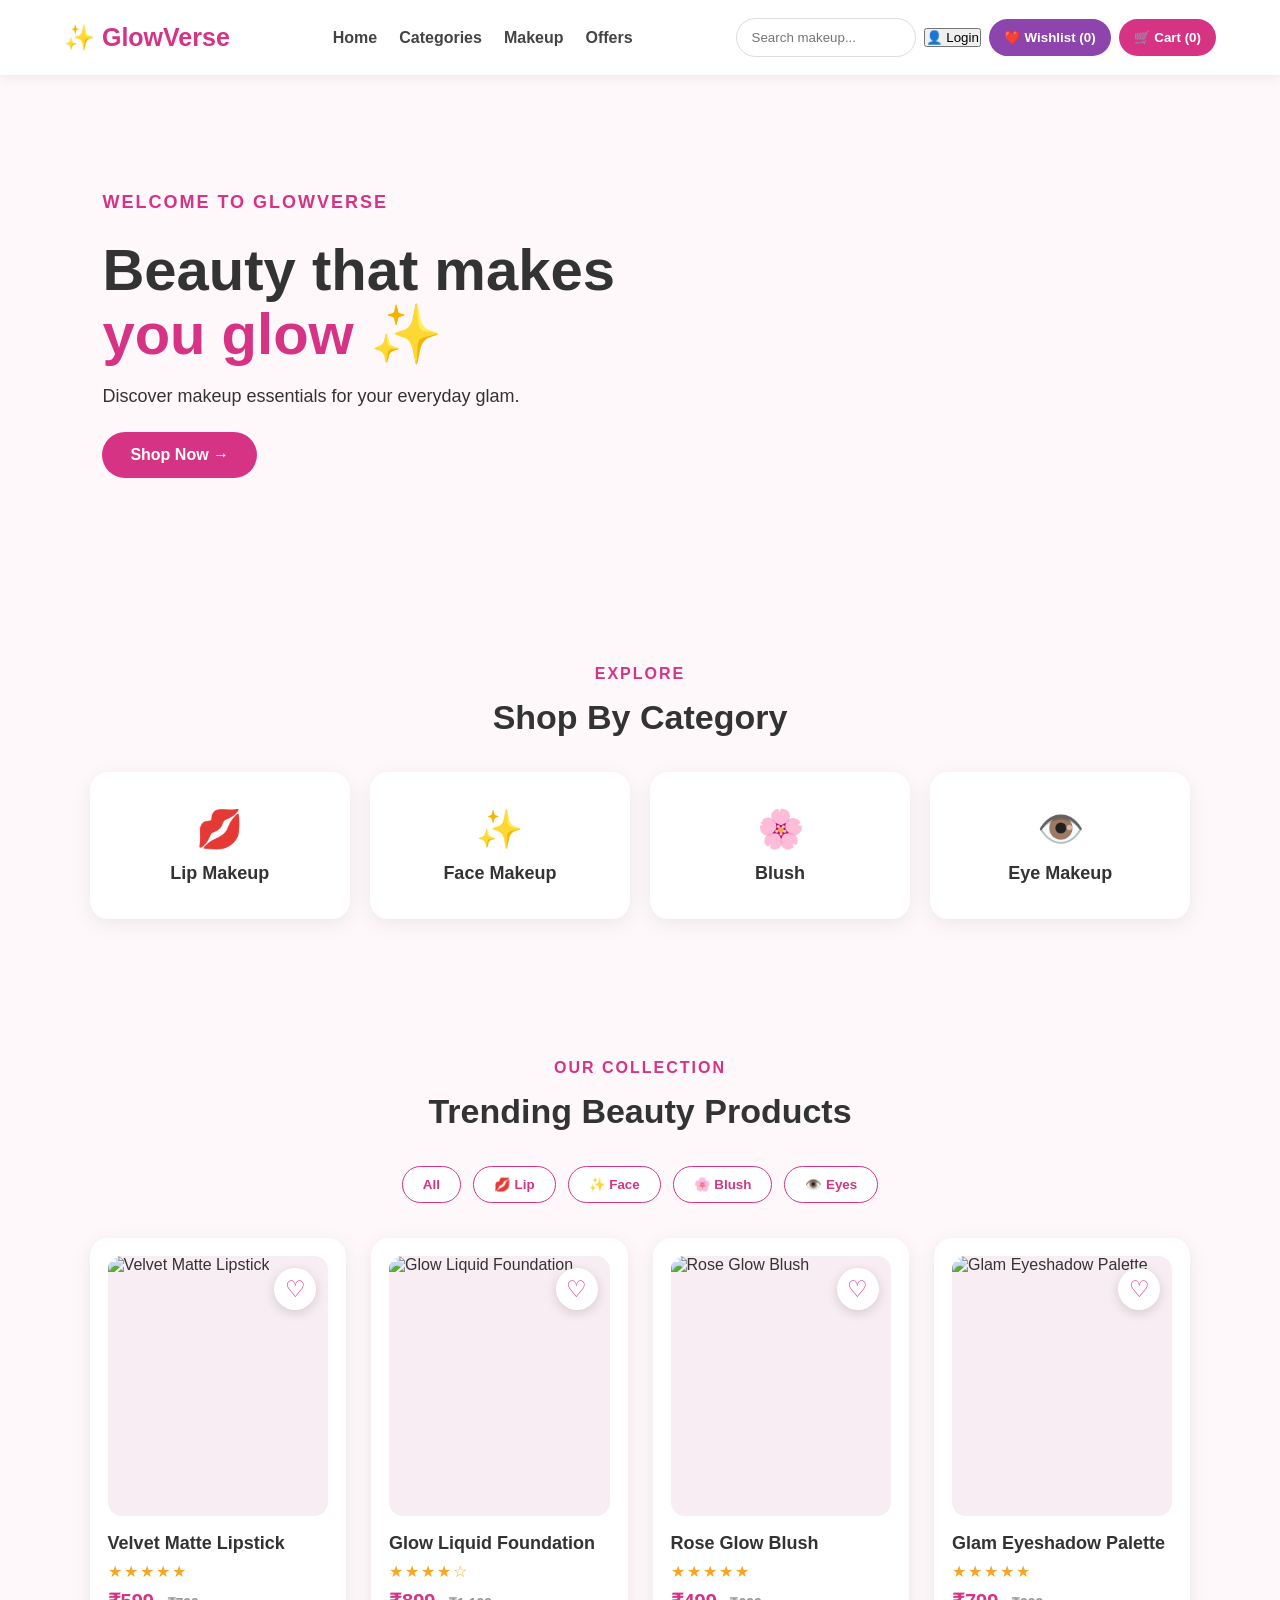
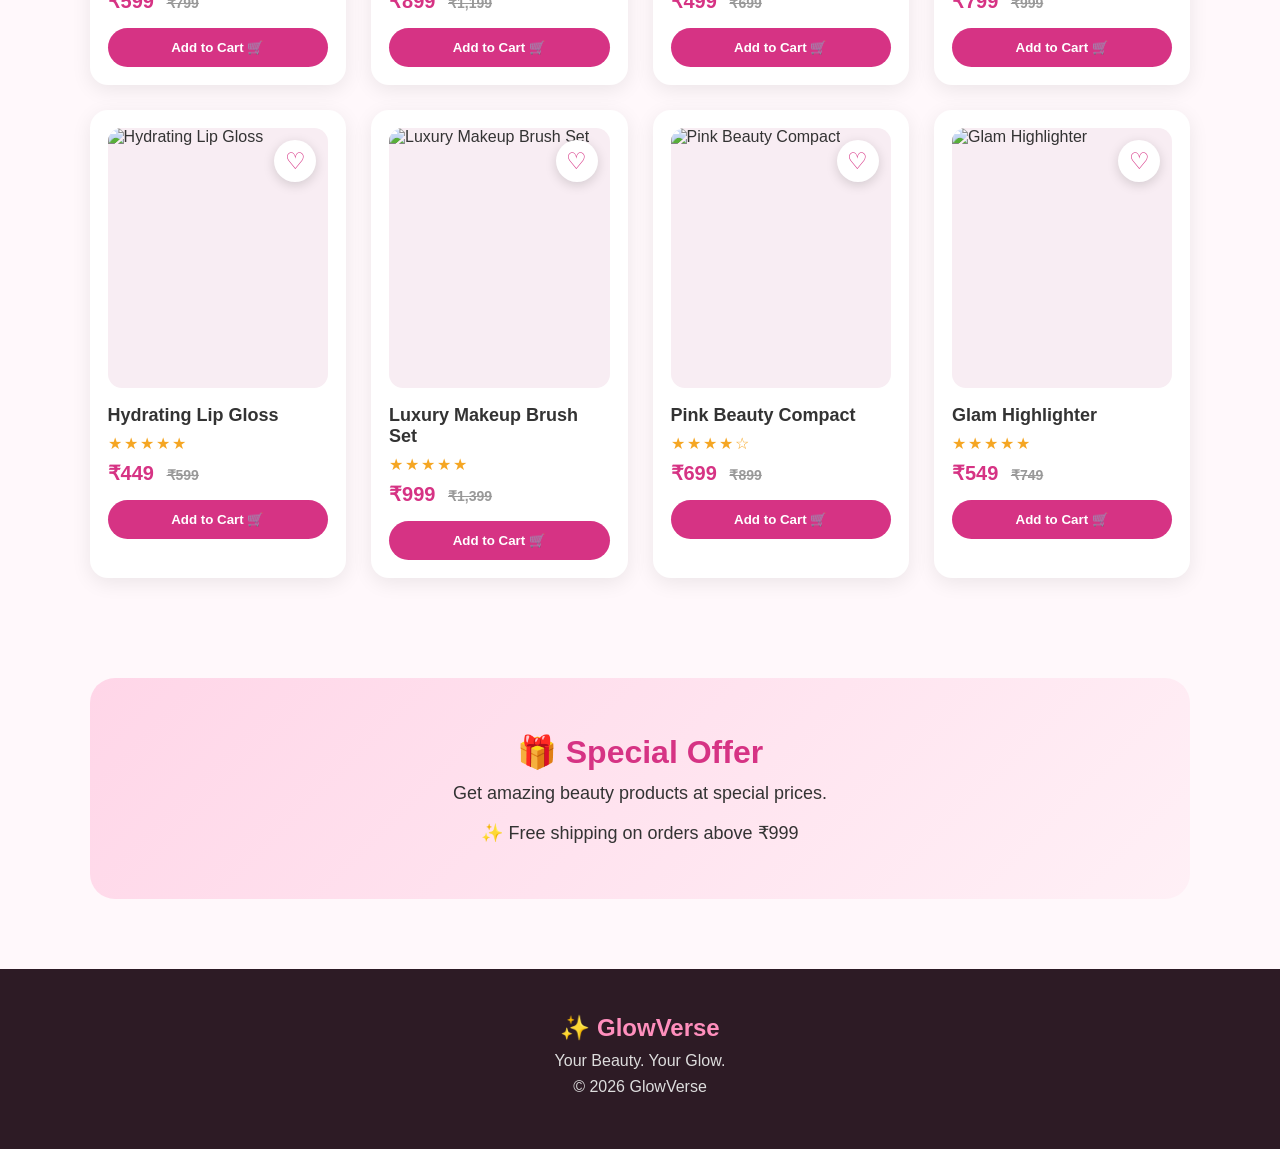
==== commit 95628644: "Implement login and signup modals Added login and signup modals with functionality for user authenti" ====
--- a/index.html
+++ b/index.html
@@ -34,6 +34,10 @@
             placeholder="Search makeup..."
         >
 
+        <button class="login-btn" onclick="showLogin()">
+            👤 Login
+        </button>
+
         <button class="wishlist-btn" onclick="showWishlist()">
             ❤️ Wishlist (<span id="wishlist-count">0</span>)
         </button>
@@ -127,9 +131,6 @@
         Trending Beauty Products
     </h2>
 
-
-    <!-- CATEGORY FILTER -->
-
     <div class="filter-buttons">
 
         <button onclick="filterCategory('All')">
@@ -180,9 +181,7 @@
 
             </div>
 
-            <h3>
-                Velvet Matte Lipstick
-            </h3>
+            <h3>Velvet Matte Lipstick</h3>
 
             <div class="stars">
                 ★★★★★
@@ -224,9 +223,7 @@
 
             </div>
 
-            <h3>
-                Glow Liquid Foundation
-            </h3>
+            <h3>Glow Liquid Foundation</h3>
 
             <div class="stars">
                 ★★★★☆
@@ -268,9 +265,7 @@
 
             </div>
 
-            <h3>
-                Rose Glow Blush
-            </h3>
+            <h3>Rose Glow Blush</h3>
 
             <div class="stars">
                 ★★★★★
@@ -312,9 +307,7 @@
 
             </div>
 
-            <h3>
-                Glam Eyeshadow Palette
-            </h3>
+            <h3>Glam Eyeshadow Palette</h3>
 
             <div class="stars">
                 ★★★★★
@@ -356,9 +349,7 @@
 
             </div>
 
-            <h3>
-                Hydrating Lip Gloss
-            </h3>
+            <h3>Hydrating Lip Gloss</h3>
 
             <div class="stars">
                 ★★★★★
@@ -400,9 +391,7 @@
 
             </div>
 
-            <h3>
-                Luxury Makeup Brush Set
-            </h3>
+            <h3>Luxury Makeup Brush Set</h3>
 
             <div class="stars">
                 ★★★★★
@@ -444,9 +433,7 @@
 
             </div>
 
-            <h3>
-                Pink Beauty Compact
-            </h3>
+            <h3>Pink Beauty Compact</h3>
 
             <div class="stars">
                 ★★★★☆
@@ -488,9 +475,7 @@
 
             </div>
 
-            <h3>
-                Glam Highlighter
-            </h3>
+            <h3>Glam Highlighter</h3>
 
             <div class="stars">
                 ★★★★★
@@ -518,9 +503,7 @@
 
 <section id="offers" class="offers">
 
-    <h2>
-        🎁 Special Offer
-    </h2>
+    <h2>🎁 Special Offer</h2>
 
     <p>
         Get amazing beauty products at special prices.
@@ -539,9 +522,7 @@
 
 <footer>
 
-    <h2>
-        ✨ GlowVerse
-    </h2>
+    <h2>✨ GlowVerse</h2>
 
     <p>
         Your Beauty. Your Glow.
@@ -617,6 +598,137 @@
 </div>
 
 
+<!-- LOGIN MODAL -->
+
+<div id="login-modal" class="cart-modal">
+
+    <div class="login-box">
+
+        <button
+            class="close-cart"
+            onclick="closeLogin()"
+        >
+            ×
+        </button>
+
+        <div class="login-logo">
+            ✨ GlowVerse
+        </div>
+
+        <h2>
+            Welcome Back 💖
+        </h2>
+
+        <p class="login-subtitle">
+            Login to continue shopping
+        </p>
+
+        <form onsubmit="loginUser(event)">
+
+            <input
+                type="email"
+                id="login-email"
+                placeholder="Email Address"
+                required
+            >
+
+            <input
+                type="password"
+                id="login-password"
+                placeholder="Password"
+                required
+            >
+
+            <button
+                type="submit"
+                class="login-submit"
+            >
+                Login
+            </button>
+
+        </form>
+
+        <p class="signup-text">
+            Don't have an account?
+            <button onclick="showSignup()">
+                Sign Up
+            </button>
+        </p>
+
+    </div>
+
+</div>
+
+
+<!-- SIGNUP MODAL -->
+
+<div id="signup-modal" class="cart-modal">
+
+    <div class="login-box">
+
+        <button
+            class="close-cart"
+            onclick="closeSignup()"
+        >
+            ×
+        </button>
+
+        <div class="login-logo">
+            ✨ GlowVerse
+        </div>
+
+        <h2>
+            Create Account 💕
+        </h2>
+
+        <p class="login-subtitle">
+            Join the GlowVerse family
+        </p>
+
+        <form onsubmit="signupUser(event)">
+
+            <input
+                type="text"
+                id="signup-name"
+                placeholder="Full Name"
+                required
+            >
+
+            <input
+                type="email"
+                id="signup-email"
+                placeholder="Email Address"
+                required
+            >
+
+            <input
+                type="password"
+                id="signup-password"
+                placeholder="Create Password"
+                required
+            >
+
+            <button
+                type="submit"
+                class="login-submit"
+            >
+                Create Account
+            </button>
+
+        </form>
+
+        <p class="signup-text">
+            Already have an account?
+            <button onclick="showLogin()">
+                Login
+            </button>
+        </p>
+
+    </div>
+
+</div>
+
+
 <!-- JAVASCRIPT -->
 
 <script>
@@ -625,8 +737,10 @@
 
 let wishlist = [];
 
-
-/* ADD TO CART */
+let currentUser = null;
+
+
+/* CART */
 
 function addToCart(name, price) {
 
@@ -655,25 +769,20 @@
 }
 
 
-/* UPDATE CART COUNT */
-
 function updateCart() {
 
     let totalItems = 0;
 
     cart.forEach(item => {
-
         totalItems += item.quantity;
-
     });
 
     document.getElementById(
         "cart-count"
     ).innerText = totalItems;
-}
-
-
-/* SHOW CART */
+
+}
+
 
 function showCart() {
 
@@ -694,21 +803,16 @@
 
         cart.forEach((item, index) => {
 
-            let itemTotal =
+            total +=
                 item.price * item.quantity;
 
-            total += itemTotal;
-
-
             cartItems.innerHTML += `
 
                 <div class="cart-item">
 
                     <div>
 
-                        <h3>
-                            ${item.name}
-                        </h3>
+                        <h3>${item.name}</h3>
 
                         <p>
                             ₹${item.price} × ${item.quantity}
@@ -763,8 +867,6 @@
 }
 
 
-/* CLOSE CART */
-
 function closeCart() {
 
     document.getElementById(
@@ -774,8 +876,6 @@
 }
 
 
-/* INCREASE QUANTITY */
-
 function increaseQuantity(index) {
 
     cart[index].quantity++;
@@ -787,8 +887,6 @@
 }
 
 
-/* DECREASE QUANTITY */
-
 function decreaseQuantity(index) {
 
     if (cart[index].quantity > 1) {
@@ -808,8 +906,6 @@
 }
 
 
-/* REMOVE ITEM */
-
 function removeItem(index) {
 
     cart.splice(index, 1);
@@ -820,8 +916,6 @@
 
 }
 
-
-/* CHECKOUT */
 
 function checkout() {
 
@@ -847,7 +941,10 @@
 function toggleWishlist(name, price) {
 
     let existing =
-        wishlist.find(item => item.name === name);
+        wishlist.find(
+            item => item.name === name
+        );
+
 
     if (existing) {
 
@@ -878,8 +975,6 @@
 }
 
 
-/* UPDATE WISHLIST COUNT */
-
 function updateWishlist() {
 
     document.getElementById(
@@ -892,13 +987,14 @@
             ".wishlist-icon"
         );
 
+
     buttons.forEach(button => {
 
-        let productCard =
+        let product =
             button.closest(".product-card");
 
         let name =
-            productCard.dataset.name;
+            product.dataset.name;
 
         let exists =
             wishlist.some(
@@ -912,8 +1008,6 @@
 
 }
 
-
-/* SHOW WISHLIST */
 
 function showWishlist() {
 
@@ -984,8 +1078,6 @@
 }
 
 
-/* CLOSE WISHLIST */
-
 function closeWishlist() {
 
     document.getElementById(
@@ -994,8 +1086,6 @@
 
 }
 
-
-/* REMOVE WISHLIST */
 
 function removeWishlist(index) {
 
@@ -1101,7 +1191,95 @@
     );
 
 
-/* CLOSE MODALS OUTSIDE */
+/* LOGIN */
+
+function showLogin() {
+
+    document.getElementById(
+        "signup-modal"
+    ).style.display = "none";
+
+    document.getElementById(
+        "login-modal"
+    ).style.display = "flex";
+
+}
+
+
+function closeLogin() {
+
+    document.getElementById(
+        "login-modal"
+    ).style.display = "none";
+
+}
+
+
+function loginUser(event) {
+
+    event.preventDefault();
+
+    let email =
+        document.getElementById(
+            "login-email"
+        ).value;
+
+    currentUser = email;
+
+    closeLogin();
+
+    alert(
+        "Welcome back to GlowVerse! 💖"
+    );
+
+}
+
+
+function showSignup() {
+
+    document.getElementById(
+        "login-modal"
+    ).style.display = "none";
+
+    document.getElementById(
+        "signup-modal"
+    ).style.display = "flex";
+
+}
+
+
+function closeSignup() {
+
+    document.getElementById(
+        "signup-modal"
+    ).style.display = "none";
+
+}
+
+
+function signupUser(event) {
+
+    event.preventDefault();
+
+    let name =
+        document.getElementById(
+            "signup-name"
+        ).value;
+
+    currentUser = name;
+
+    closeSignup();
+
+    alert(
+        "Account created successfully! Welcome to GlowVerse, "
+        + name
+        + " 💕"
+    );
+
+}
+
+
+/* CLOSE MODALS */
 
 window.addEventListener(
     "click",
@@ -1117,18 +1295,31 @@
                 "wishlist-modal"
             );
 
+        let loginModal =
+            document.getElementById(
+                "login-modal"
+            );
+
+        let signupModal =
+            document.getElementById(
+                "signup-modal"
+            );
+
 
         if (event.target === cartModal) {
-
             closeCart();
-
         }
 
-
         if (event.target === wishlistModal) {
-
             closeWishlist();
-
+        }
+
+        if (event.target === loginModal) {
+            closeLogin();
+        }
+
+        if (event.target === signupModal) {
+            closeSignup();
         }
 
     }
--- a/style.css
+++ b/style.css
@@ -21,11 +21,11 @@
     top: 0;
     z-index: 1000;
     background: white;
-    padding: 18px 6%;
+    padding: 18px 5%;
     display: flex;
     align-items: center;
     justify-content: space-between;
-    gap: 25px;
+    gap: 20px;
     box-shadow: 0 2px 12px rgba(0,0,0,0.08);
 }
 
@@ -38,7 +38,7 @@
 
 nav {
     display: flex;
-    gap: 25px;
+    gap: 22px;
 }
 
 nav a {
@@ -54,11 +54,11 @@
 .header-right {
     display: flex;
     align-items: center;
-    gap: 10px;
+    gap: 8px;
 }
 
 #search {
-    width: 190px;
+    width: 180px;
     padding: 11px 15px;
     border: 1px solid #ddd;
     border-radius: 25px;
@@ -69,19 +69,32 @@
     border-color: #d63384;
 }
 
+.cart-btn,
+.wishlist-btn {
+    border: none;
+    color: white;
+    padding: 11px 15px;
+    border-radius: 25px;
+    cursor: pointer;
+    font-weight: bold;
+}
+
 .cart-btn {
-    border: none;
     background: #d63384;
-    color: white;
-    padding: 11px 18px;
-    border-radius: 25px;
-    cursor: pointer;
-    font-weight: bold;
+}
+
+.wishlist-btn {
+    background: #8e44ad;
 }
 
 .cart-btn:hover {
     background: #b82b70;
 }
+
+.wishlist-btn:hover {
+    background: #71368a;
+}
+
 
 /* HERO */
 
@@ -90,6 +103,7 @@
     padding: 100px 8%;
     display: flex;
     align-items: center;
+
     background:
         linear-gradient(
             90deg,
@@ -139,6 +153,7 @@
     background: #b82b70;
 }
 
+
 /* CATEGORIES */
 
 .categories {
@@ -165,16 +180,19 @@
     box-shadow: 0 5px 20px rgba(0,0,0,0.07);
     font-size: 38px;
     transition: 0.3s;
+    cursor: pointer;
 }
 
 .category-card:hover {
     transform: translateY(-7px);
+    box-shadow: 0 10px 25px rgba(214,51,132,0.18);
 }
 
 .category-card h3 {
     margin-top: 12px;
     font-size: 18px;
 }
+
 
 /* PRODUCTS */
 
@@ -208,6 +226,7 @@
     overflow: hidden;
     border-radius: 14px;
     background: #f8edf3;
+    position: relative;
 }
 
 .product-image img {
@@ -216,6 +235,36 @@
     object-fit: cover;
 }
 
+
+/* WISHLIST HEART */
+
+.wishlist-icon {
+    position: absolute;
+    top: 12px;
+    right: 12px;
+
+    width: 42px;
+    height: 42px;
+
+    border: none;
+    border-radius: 50%;
+
+    background: white;
+    color: #d63384;
+
+    font-size: 23px;
+    cursor: pointer;
+
+    box-shadow: 0 3px 12px rgba(0,0,0,0.15);
+
+    transition: 0.2s;
+}
+
+.wishlist-icon:hover {
+    transform: scale(1.1);
+}
+
+
 .product-card h3 {
     margin-top: 17px;
     font-size: 18px;
@@ -240,7 +289,7 @@
     margin-left: 7px;
 }
 
-.product-card button {
+.product-card > button:not(.wishlist-icon) {
     width: 100%;
     border: none;
     background: #d63384;
@@ -251,9 +300,37 @@
     font-weight: bold;
 }
 
-.product-card button:hover {
+.product-card > button:not(.wishlist-icon):hover {
     background: #b82b70;
 }
+
+
+/* FILTER BUTTONS */
+
+.filter-buttons {
+    display: flex;
+    justify-content: center;
+    flex-wrap: wrap;
+    gap: 12px;
+    margin-bottom: 35px;
+}
+
+.filter-buttons button {
+    border: 1px solid #d63384;
+    background: white;
+    color: #d63384;
+    padding: 10px 20px;
+    border-radius: 25px;
+    cursor: pointer;
+    font-weight: bold;
+    transition: 0.2s;
+}
+
+.filter-buttons button:hover {
+    background: #d63384;
+    color: white;
+}
+
 
 /* OFFER */
 
@@ -262,7 +339,13 @@
     padding: 55px;
     text-align: center;
     border-radius: 25px;
-    background: linear-gradient(135deg, #ffd6e8, #fff0f6);
+
+    background:
+        linear-gradient(
+            135deg,
+            #ffd6e8,
+            #fff0f6
+        );
 }
 
 .offers h2 {
@@ -274,6 +357,7 @@
 .offers p {
     font-size: 18px;
 }
+
 
 /* FOOTER */
 
@@ -294,16 +378,22 @@
     color: #ddd;
 }
 
-/* CART MODAL */
+
+/* MODALS */
 
 .cart-modal {
     display: none;
+
     position: fixed;
     z-index: 2000;
+
     inset: 0;
+
     background: rgba(0,0,0,0.55);
+
     align-items: center;
     justify-content: center;
+
     padding: 20px;
 }
 
@@ -311,12 +401,19 @@
     width: 520px;
     max-width: 100%;
     max-height: 85vh;
+
     overflow-y: auto;
+
     background: white;
+
     border-radius: 22px;
+
     padding: 30px;
+
     position: relative;
-    box-shadow: 0 15px 50px rgba(0,0,0,0.25);
+
+    box-shadow:
+        0 15px 50px rgba(0,0,0,0.25);
 }
 
 .cart-box h2 {
@@ -326,24 +423,35 @@
 
 .close-cart {
     position: absolute;
+
     top: 15px;
     right: 18px;
+
     border: none;
+
     background: #f7e5ed;
     color: #d63384;
+
     width: 35px;
     height: 35px;
+
     border-radius: 50%;
+
     font-size: 25px;
+
     cursor: pointer;
 }
 
 .cart-item {
     display: flex;
+
     justify-content: space-between;
     align-items: center;
+
     gap: 15px;
+
     padding: 17px 0;
+
     border-bottom: 1px solid #eee;
 }
 
@@ -364,13 +472,22 @@
 
 .cart-actions button {
     border: none;
+
     background: #f8e5ee;
     color: #d63384;
+
     width: 32px;
     height: 32px;
+
     border-radius: 50%;
-    cursor: pointer;
-    font-weight: bold;
+
+    cursor: pointer;
+    font-weight: bold;
+}
+
+.cart-actions button:hover {
+    background: #d63384;
+    color: white;
 }
 
 .cart-actions span {
@@ -387,8 +504,11 @@
 
 .cart-total {
     text-align: right;
+
     font-size: 22px;
+
     margin: 25px 0;
+
     color: #333;
 }
 
@@ -398,13 +518,19 @@
 
 .checkout-btn {
     width: 100%;
+
     border: none;
+
     background: #d63384;
     color: white;
+
     padding: 15px;
+
     border-radius: 30px;
+
     font-size: 16px;
     font-weight: bold;
+
     cursor: pointer;
 }
 
@@ -412,9 +538,10 @@
     background: #b82b70;
 }
 
+
 /* MOBILE */
 
-@media (max-width: 900px) {
+@media (max-width: 1100px) {
 
     header {
         flex-wrap: wrap;
@@ -426,17 +553,19 @@
         justify-content: center;
     }
 
+    .header-right {
+        margin-left: auto;
+    }
+
     .category-grid,
     .product-grid {
         grid-template-columns: repeat(2, 1fr);
     }
 
-    .hero h1 {
-        font-size: 45px;
-    }
-}
-
-@media (max-width: 600px) {
+}
+
+
+@media (max-width: 700px) {
 
     header {
         padding: 15px 4%;
@@ -449,6 +578,7 @@
 
     .header-right {
         width: 100%;
+        margin-left: 0;
     }
 
     #search {
@@ -456,6 +586,11 @@
         width: auto;
     }
 
+    .wishlist-btn,
+    .cart-btn {
+        padding: 10px 12px;
+    }
+
     .hero {
         min-height: 450px;
         padding: 60px 7%;
@@ -475,6 +610,11 @@
         padding: 50px 6%;
     }
 
+    .categories h2,
+    .products h2 {
+        font-size: 28px;
+    }
+
     .offers {
         margin: 20px 6% 50px;
         padding: 35px 20px;
@@ -488,4 +628,9 @@
         align-items: flex-start;
         flex-direction: column;
     }
-}
+
+    .filter-buttons {
+        gap: 8px;
+    }
+
+}
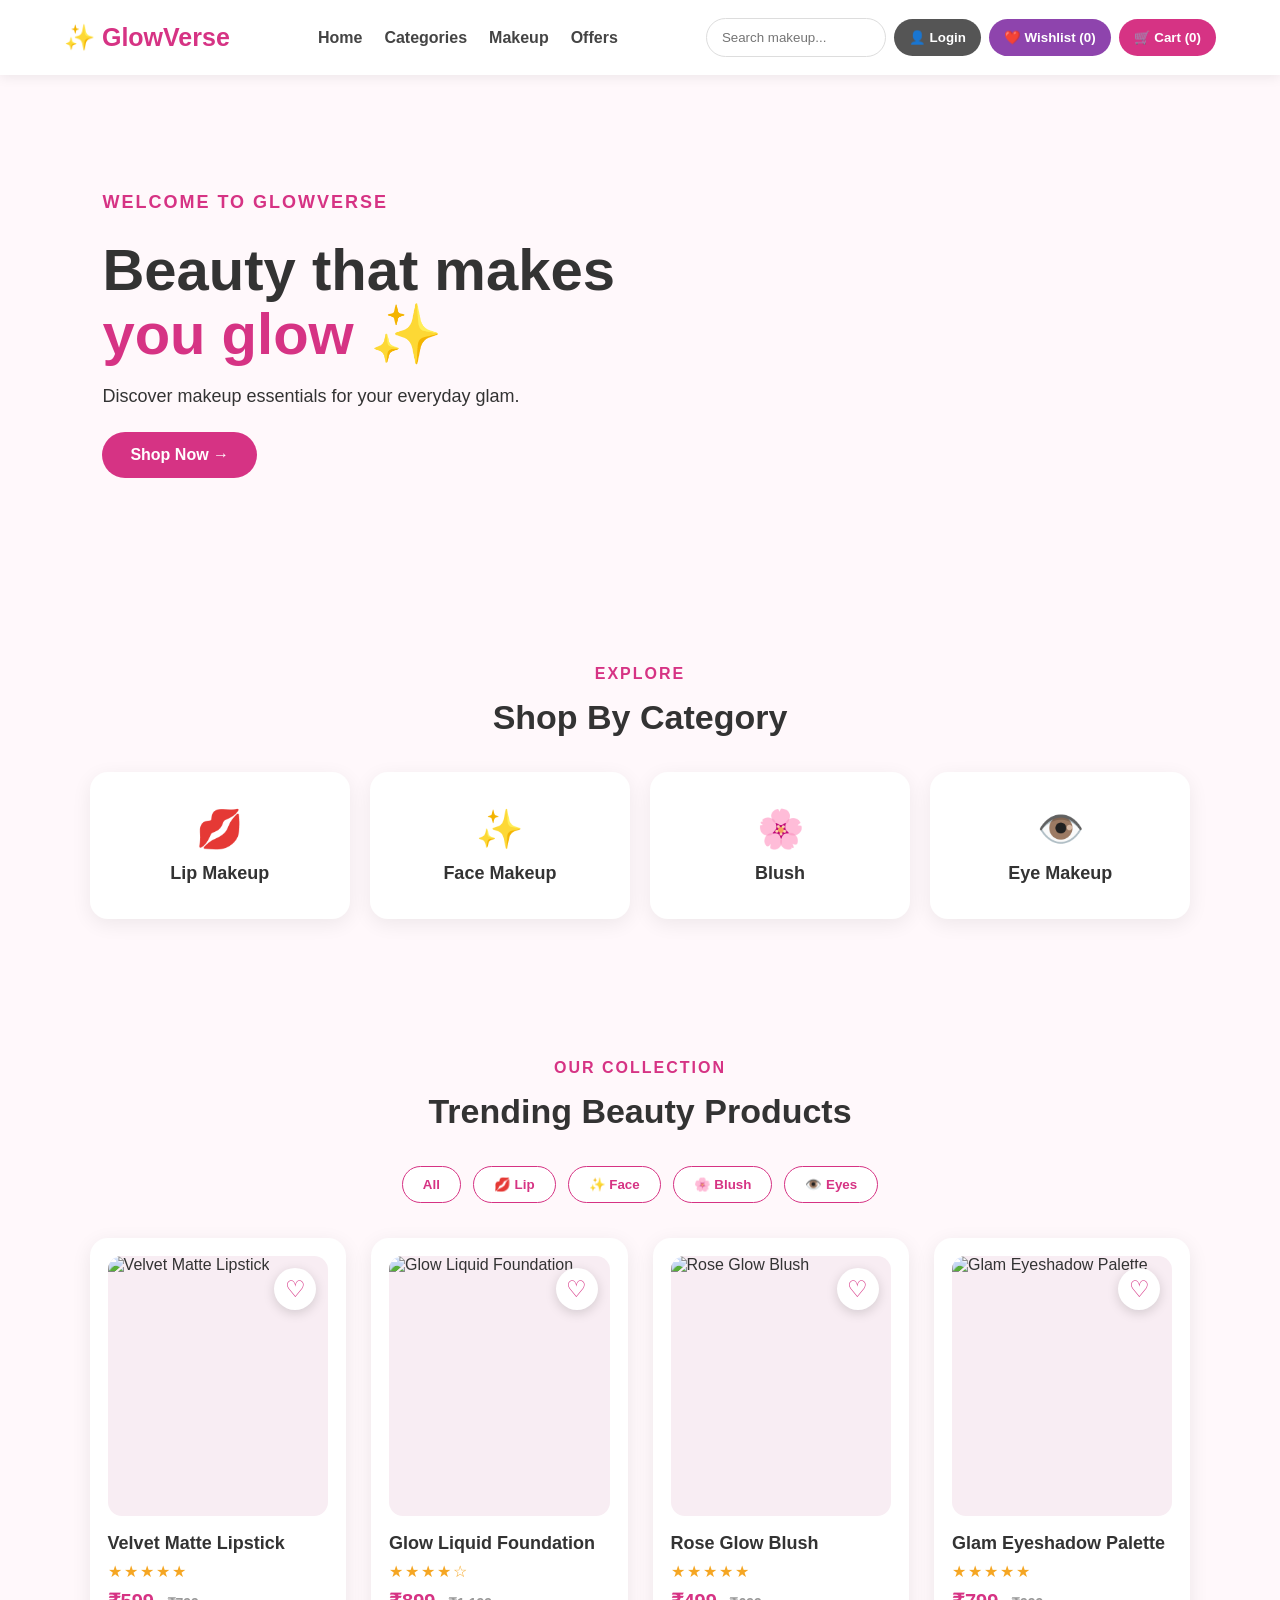
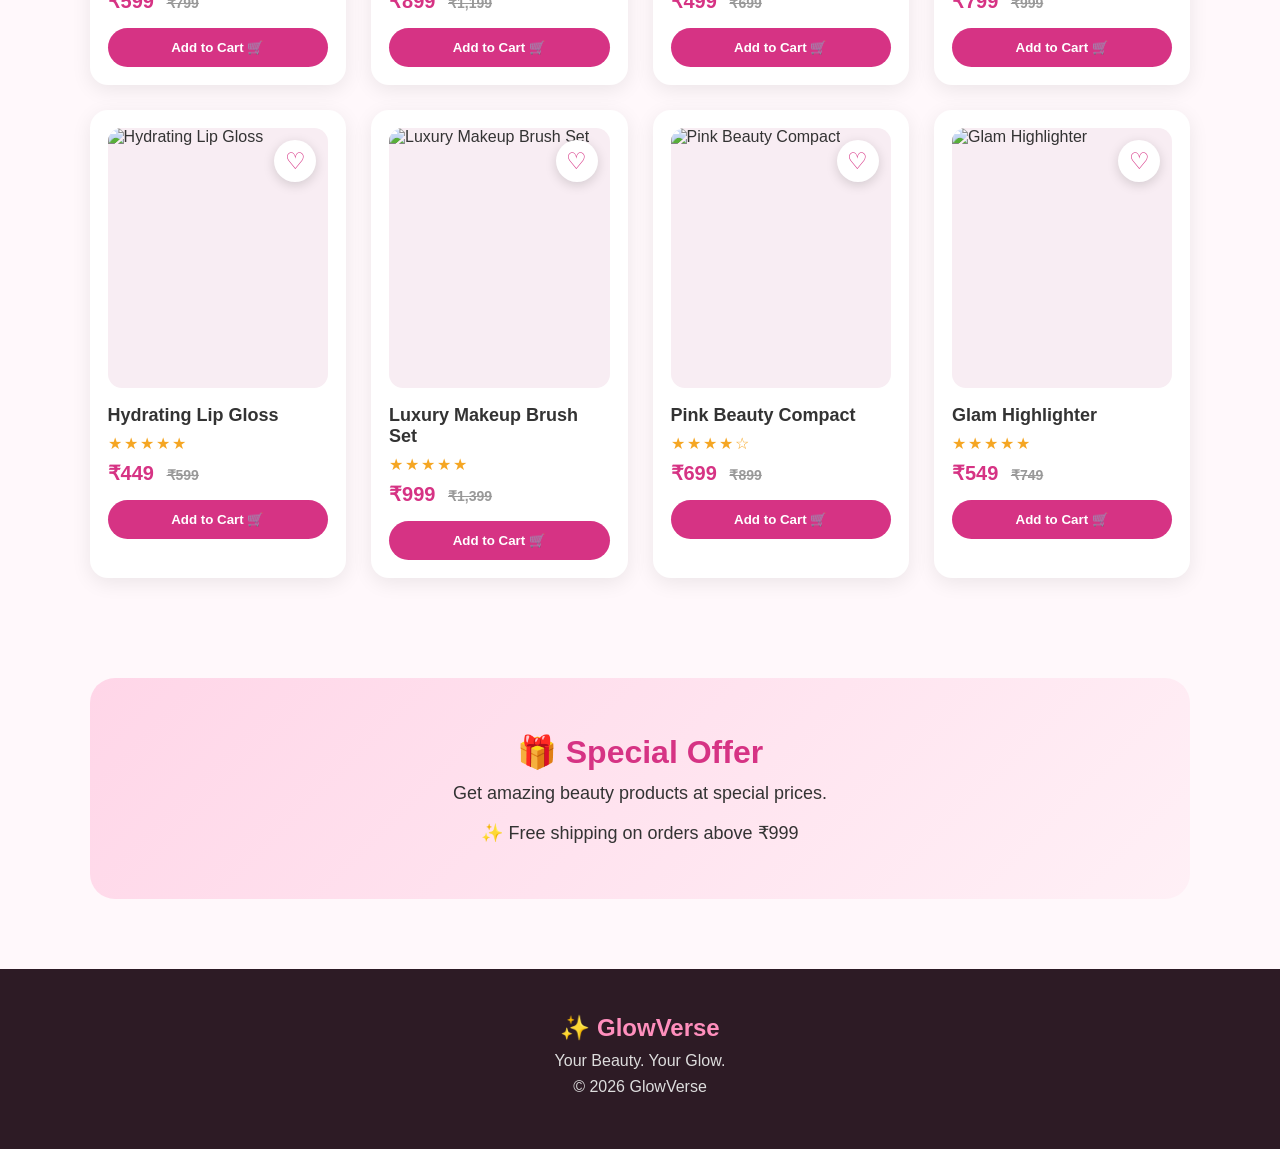
==== commit 207ec4dc: "Update index.html" ====
--- a/index.html
+++ b/index.html
@@ -1,5 +1,6 @@
 <!DOCTYPE html>
 <html lang="en">
+
 <head>
     <meta charset="UTF-8">
     <meta name="viewport" content="width=device-width, initial-scale=1.0">
@@ -11,7 +12,7 @@
 
 <body>
 
-<!-- HEADER -->
+<!-- ================= HEADER ================= -->
 
 <header>
 
@@ -34,15 +35,25 @@
             placeholder="Search makeup..."
         >
 
-        <button class="login-btn" onclick="showLogin()">
+        <!-- LOGIN BUTTON -->
+        <button
+            class="login-btn"
+            onclick="openLoginModal()"
+        >
             👤 Login
         </button>
 
-        <button class="wishlist-btn" onclick="showWishlist()">
+        <button
+            class="wishlist-btn"
+            onclick="showWishlist()"
+        >
             ❤️ Wishlist (<span id="wishlist-count">0</span>)
         </button>
 
-        <button class="cart-btn" onclick="showCart()">
+        <button
+            class="cart-btn"
+            onclick="showCart()"
+        >
             🛒 Cart (<span id="cart-count">0</span>)
         </button>
 
@@ -51,7 +62,7 @@
 </header>
 
 
-<!-- HERO -->
+<!-- ================= HERO ================= -->
 
 <section class="hero">
 
@@ -71,7 +82,10 @@
             Discover makeup essentials for your everyday glam.
         </p>
 
-        <a href="#products" class="shop-btn">
+        <a
+            href="#products"
+            class="shop-btn"
+        >
             Shop Now →
         </a>
 
@@ -80,9 +94,12 @@
 </section>
 
 
-<!-- CATEGORIES -->
-
-<section id="categories" class="categories">
+<!-- ================= CATEGORIES ================= -->
+
+<section
+    id="categories"
+    class="categories"
+>
 
     <p class="small-title">
         EXPLORE
@@ -94,24 +111,44 @@
 
     <div class="category-grid">
 
-        <div class="category-card" onclick="filterCategory('Lip')">
+        <div
+            class="category-card"
+            onclick="filterCategory('Lip')"
+        >
             💋
-            <h3>Lip Makeup</h3>
+            <h3>
+                Lip Makeup
+            </h3>
         </div>
 
-        <div class="category-card" onclick="filterCategory('Face')">
+        <div
+            class="category-card"
+            onclick="filterCategory('Face')"
+        >
             ✨
-            <h3>Face Makeup</h3>
+            <h3>
+                Face Makeup
+            </h3>
         </div>
 
-        <div class="category-card" onclick="filterCategory('Blush')">
+        <div
+            class="category-card"
+            onclick="filterCategory('Blush')"
+        >
             🌸
-            <h3>Blush</h3>
+            <h3>
+                Blush
+            </h3>
         </div>
 
-        <div class="category-card" onclick="filterCategory('Eye')">
+        <div
+            class="category-card"
+            onclick="filterCategory('Eye')"
+        >
             👁️
-            <h3>Eye Makeup</h3>
+            <h3>
+                Eye Makeup
+            </h3>
         </div>
 
     </div>
@@ -119,9 +156,12 @@
 </section>
 
 
-<!-- PRODUCTS -->
-
-<section id="products" class="products">
+<!-- ================= PRODUCTS ================= -->
+
+<section
+    id="products"
+    class="products"
+>
 
     <p class="small-title">
         OUR COLLECTION
@@ -131,6 +171,8 @@
         Trending Beauty Products
     </h2>
 
+    <!-- FILTER BUTTONS -->
+
     <div class="filter-buttons">
 
         <button onclick="filterCategory('All')">
@@ -159,11 +201,13 @@
     <div class="product-grid">
 
 
-        <!-- PRODUCT 1 -->
-
-        <div class="product-card"
-             data-name="Velvet Matte Lipstick"
-             data-category="Lip">
+        <!-- ================= PRODUCT 1 ================= -->
+
+        <div
+            class="product-card"
+            data-name="Velvet Matte Lipstick"
+            data-category="Lip"
+        >
 
             <div class="product-image">
 
@@ -181,7 +225,9 @@
 
             </div>
 
-            <h3>Velvet Matte Lipstick</h3>
+            <h3>
+                Velvet Matte Lipstick
+            </h3>
 
             <div class="stars">
                 ★★★★★
@@ -201,11 +247,13 @@
         </div>
 
 
-        <!-- PRODUCT 2 -->
-
-        <div class="product-card"
-             data-name="Glow Liquid Foundation"
-             data-category="Face">
+        <!-- ================= PRODUCT 2 ================= -->
+
+        <div
+            class="product-card"
+            data-name="Glow Liquid Foundation"
+            data-category="Face"
+        >
 
             <div class="product-image">
 
@@ -223,7 +271,9 @@
 
             </div>
 
-            <h3>Glow Liquid Foundation</h3>
+            <h3>
+                Glow Liquid Foundation
+            </h3>
 
             <div class="stars">
                 ★★★★☆
@@ -243,11 +293,13 @@
         </div>
 
 
-        <!-- PRODUCT 3 -->
-
-        <div class="product-card"
-             data-name="Rose Glow Blush"
-             data-category="Blush">
+        <!-- ================= PRODUCT 3 ================= -->
+
+        <div
+            class="product-card"
+            data-name="Rose Glow Blush"
+            data-category="Blush"
+        >
 
             <div class="product-image">
 
@@ -265,7 +317,9 @@
 
             </div>
 
-            <h3>Rose Glow Blush</h3>
+            <h3>
+                Rose Glow Blush
+            </h3>
 
             <div class="stars">
                 ★★★★★
@@ -285,11 +339,13 @@
         </div>
 
 
-        <!-- PRODUCT 4 -->
-
-        <div class="product-card"
-             data-name="Glam Eyeshadow Palette"
-             data-category="Eye">
+        <!-- ================= PRODUCT 4 ================= -->
+
+        <div
+            class="product-card"
+            data-name="Glam Eyeshadow Palette"
+            data-category="Eye"
+        >
 
             <div class="product-image">
 
@@ -307,7 +363,9 @@
 
             </div>
 
-            <h3>Glam Eyeshadow Palette</h3>
+            <h3>
+                Glam Eyeshadow Palette
+            </h3>
 
             <div class="stars">
                 ★★★★★
@@ -327,11 +385,13 @@
         </div>
 
 
-        <!-- PRODUCT 5 -->
-
-        <div class="product-card"
-             data-name="Hydrating Lip Gloss"
-             data-category="Lip">
+        <!-- ================= PRODUCT 5 ================= -->
+
+        <div
+            class="product-card"
+            data-name="Hydrating Lip Gloss"
+            data-category="Lip"
+        >
 
             <div class="product-image">
 
@@ -349,7 +409,9 @@
 
             </div>
 
-            <h3>Hydrating Lip Gloss</h3>
+            <h3>
+                Hydrating Lip Gloss
+            </h3>
 
             <div class="stars">
                 ★★★★★
@@ -369,11 +431,13 @@
         </div>
 
 
-        <!-- PRODUCT 6 -->
-
-        <div class="product-card"
-             data-name="Luxury Makeup Brush Set"
-             data-category="Face">
+        <!-- ================= PRODUCT 6 ================= -->
+
+        <div
+            class="product-card"
+            data-name="Luxury Makeup Brush Set"
+            data-category="Face"
+        >
 
             <div class="product-image">
 
@@ -391,7 +455,9 @@
 
             </div>
 
-            <h3>Luxury Makeup Brush Set</h3>
+            <h3>
+                Luxury Makeup Brush Set
+            </h3>
 
             <div class="stars">
                 ★★★★★
@@ -411,11 +477,13 @@
         </div>
 
 
-        <!-- PRODUCT 7 -->
-
-        <div class="product-card"
-             data-name="Pink Beauty Compact"
-             data-category="Face">
+        <!-- ================= PRODUCT 7 ================= -->
+
+        <div
+            class="product-card"
+            data-name="Pink Beauty Compact"
+            data-category="Face"
+        >
 
             <div class="product-image">
 
@@ -433,7 +501,9 @@
 
             </div>
 
-            <h3>Pink Beauty Compact</h3>
+            <h3>
+                Pink Beauty Compact
+            </h3>
 
             <div class="stars">
                 ★★★★☆
@@ -453,11 +523,13 @@
         </div>
 
 
-        <!-- PRODUCT 8 -->
-
-        <div class="product-card"
-             data-name="Glam Highlighter"
-             data-category="Blush">
+        <!-- ================= PRODUCT 8 ================= -->
+
+        <div
+            class="product-card"
+            data-name="Glam Highlighter"
+            data-category="Blush"
+        >
 
             <div class="product-image">
 
@@ -475,7 +547,9 @@
 
             </div>
 
-            <h3>Glam Highlighter</h3>
+            <h3>
+                Glam Highlighter
+            </h3>
 
             <div class="stars">
                 ★★★★★
@@ -499,11 +573,16 @@
 </section>
 
 
-<!-- OFFER -->
-
-<section id="offers" class="offers">
-
-    <h2>🎁 Special Offer</h2>
+<!-- ================= OFFER ================= -->
+
+<section
+    id="offers"
+    class="offers"
+>
+
+    <h2>
+        🎁 Special Offer
+    </h2>
 
     <p>
         Get amazing beauty products at special prices.
@@ -518,11 +597,13 @@
 </section>
 
 
-<!-- FOOTER -->
+<!-- ================= FOOTER ================= -->
 
 <footer>
 
-    <h2>✨ GlowVerse</h2>
+    <h2>
+        ✨ GlowVerse
+    </h2>
 
     <p>
         Your Beauty. Your Glow.
@@ -535,9 +616,12 @@
 </footer>
 
 
-<!-- CART MODAL -->
-
-<div id="cart-modal" class="cart-modal">
+<!-- ================= CART MODAL ================= -->
+
+<div
+    id="cart-modal"
+    class="cart-modal"
+>
 
     <div class="cart-box">
 
@@ -574,9 +658,12 @@
 </div>
 
 
-<!-- WISHLIST MODAL -->
-
-<div id="wishlist-modal" class="cart-modal">
+<!-- ================= WISHLIST MODAL ================= -->
+
+<div
+    id="wishlist-modal"
+    class="cart-modal"
+>
 
     <div class="cart-box">
 
@@ -598,9 +685,12 @@
 </div>
 
 
-<!-- LOGIN MODAL -->
-
-<div id="login-modal" class="cart-modal">
+<!-- ================= LOGIN MODAL ================= -->
+
+<div
+    id="login-modal"
+    class="cart-modal"
+>
 
     <div class="login-box">
 
@@ -623,7 +713,9 @@
             Login to continue shopping
         </p>
 
-        <form onsubmit="loginUser(event)">
+        <form
+            onsubmit="loginUser(event)"
+        >
 
             <input
                 type="email"
@@ -649,10 +741,16 @@
         </form>
 
         <p class="signup-text">
+
             Don't have an account?
-            <button onclick="showSignup()">
+
+            <button
+                type="button"
+                onclick="showSignup()"
+            >
                 Sign Up
             </button>
+
         </p>
 
     </div>
@@ -660,9 +758,12 @@
 </div>
 
 
-<!-- SIGNUP MODAL -->
-
-<div id="signup-modal" class="cart-modal">
+<!-- ================= SIGNUP MODAL ================= -->
+
+<div
+    id="signup-modal"
+    class="cart-modal"
+>
 
     <div class="login-box">
 
@@ -685,7 +786,9 @@
             Join the GlowVerse family
         </p>
 
-        <form onsubmit="signupUser(event)">
+        <form
+            onsubmit="signupUser(event)"
+        >
 
             <input
                 type="text"
@@ -718,10 +821,16 @@
         </form>
 
         <p class="signup-text">
+
             Already have an account?
-            <button onclick="showLogin()">
+
+            <button
+                type="button"
+                onclick="openLoginModal()"
+            >
                 Login
             </button>
+
         </p>
 
     </div>
@@ -729,10 +838,12 @@
 </div>
 
 
-<!-- JAVASCRIPT -->
+<!-- ================= JAVASCRIPT ================= -->
 
 <script>
 
+/* ================= VARIABLES ================= */
+
 let cart = [];
 
 let wishlist = [];
@@ -740,12 +851,14 @@
 let currentUser = null;
 
 
-/* CART */
+/* ================= CART ================= */
 
 function addToCart(name, price) {
 
     let existingProduct =
-        cart.find(item => item.name === name);
+        cart.find(
+            item => item.name === name
+        );
 
     if (existingProduct) {
 
@@ -764,7 +877,8 @@
     updateCart();
 
     alert(
-        name + " added to your cart! 🛍️"
+        name +
+        " added to your cart! 🛍️"
     );
 }
 
@@ -773,21 +887,24 @@
 
     let totalItems = 0;
 
-    cart.forEach(item => {
-        totalItems += item.quantity;
-    });
+    cart.forEach(
+        item => {
+            totalItems += item.quantity;
+        }
+    );
 
     document.getElementById(
         "cart-count"
     ).innerText = totalItems;
-
 }
 
 
 function showCart() {
 
     let cartItems =
-        document.getElementById("cart-items");
+        document.getElementById(
+            "cart-items"
+        );
 
     let total = 0;
 
@@ -801,57 +918,60 @@
 
     } else {
 
-        cart.forEach((item, index) => {
-
-            total +=
-                item.price * item.quantity;
-
-            cartItems.innerHTML += `
-
-                <div class="cart-item">
-
-                    <div>
-
-                        <h3>${item.name}</h3>
-
-                        <p>
-                            ₹${item.price} × ${item.quantity}
-                        </p>
+        cart.forEach(
+            function(item, index) {
+
+                total +=
+                    item.price *
+                    item.quantity;
+
+                cartItems.innerHTML += `
+
+                    <div class="cart-item">
+
+                        <div>
+
+                            <h3>
+                                ${item.name}
+                            </h3>
+
+                            <p>
+                                ₹${item.price} × ${item.quantity}
+                            </p>
+
+                        </div>
+
+                        <div class="cart-actions">
+
+                            <button
+                                onclick="decreaseQuantity(${index})"
+                            >
+                                −
+                            </button>
+
+                            <span>
+                                ${item.quantity}
+                            </span>
+
+                            <button
+                                onclick="increaseQuantity(${index})"
+                            >
+                                +
+                            </button>
+
+                            <button
+                                onclick="removeItem(${index})"
+                            >
+                                🗑️
+                            </button>
+
+                        </div>
 
                     </div>
 
-                    <div class="cart-actions">
-
-                        <button
-                            onclick="decreaseQuantity(${index})"
-                        >
-                            −
-                        </button>
-
-                        <span>
-                            ${item.quantity}
-                        </span>
-
-                        <button
-                            onclick="increaseQuantity(${index})"
-                        >
-                            +
-                        </button>
-
-                        <button
-                            onclick="removeItem(${index})"
-                        >
-                            🗑️
-                        </button>
-
-                    </div>
-
-                </div>
-
-            `;
-
-        });
-
+                `;
+            }
+        );
     }
 
 
@@ -863,7 +983,6 @@
     document.getElementById(
         "cart-modal"
     ).style.display = "flex";
-
 }
 
 
@@ -872,7 +991,6 @@
     document.getElementById(
         "cart-modal"
     ).style.display = "none";
-
 }
 
 
@@ -883,13 +1001,14 @@
     updateCart();
 
     showCart();
-
 }
 
 
 function decreaseQuantity(index) {
 
-    if (cart[index].quantity > 1) {
+    if (
+        cart[index].quantity > 1
+    ) {
 
         cart[index].quantity--;
 
@@ -902,7 +1021,6 @@
     updateCart();
 
     showCart();
-
 }
 
 
@@ -913,7 +1031,6 @@
     updateCart();
 
     showCart();
-
 }
 
 
@@ -926,19 +1043,20 @@
         );
 
         return;
-
     }
 
     alert(
         "Thank you for shopping with GlowVerse! 💖"
     );
-
-}
-
-
-/* WISHLIST */
-
-function toggleWishlist(name, price) {
+}
+
+
+/* ================= WISHLIST ================= */
+
+function toggleWishlist(
+    name,
+    price
+) {
 
     let existing =
         wishlist.find(
@@ -954,7 +1072,8 @@
             );
 
         alert(
-            name + " removed from wishlist 💔"
+            name +
+            " removed from wishlist 💔"
         );
 
     } else {
@@ -965,13 +1084,12 @@
         });
 
         alert(
-            name + " added to wishlist ❤️"
-        );
-
+            name +
+            " added to wishlist ❤️"
+        );
     }
 
     updateWishlist();
-
 }
 
 
@@ -979,7 +1097,8 @@
 
     document.getElementById(
         "wishlist-count"
-    ).innerText = wishlist.length;
+    ).innerText =
+        wishlist.length;
 
 
     let buttons =
@@ -988,24 +1107,29 @@
         );
 
 
-    buttons.forEach(button => {
-
-        let product =
-            button.closest(".product-card");
-
-        let name =
-            product.dataset.name;
-
-        let exists =
-            wishlist.some(
-                item => item.name === name
-            );
-
-        button.innerText =
-            exists ? "❤️" : "♡";
-
-    });
-
+    buttons.forEach(
+        function(button) {
+
+            let product =
+                button.closest(
+                    ".product-card"
+                );
+
+            let name =
+                product.dataset.name;
+
+            let exists =
+                wishlist.some(
+                    item =>
+                        item.name === name
+                );
+
+            button.innerText =
+                exists
+                    ? "❤️"
+                    : "♡";
+        }
+    );
 }
 
 
@@ -1019,7 +1143,9 @@
     wishlistItems.innerHTML = "";
 
 
-    if (wishlist.length === 0) {
+    if (
+        wishlist.length === 0
+    ) {
 
         wishlistItems.innerHTML =
             "<p class='empty-cart'>Your wishlist is empty ❤️</p>";
@@ -1064,17 +1190,14 @@
                     </div>
 
                 `;
-
             }
         );
-
     }
 
 
     document.getElementById(
         "wishlist-modal"
     ).style.display = "flex";
-
 }
 
 
@@ -1083,7 +1206,6 @@
     document.getElementById(
         "wishlist-modal"
     ).style.display = "none";
-
 }
 
 
@@ -1094,13 +1216,14 @@
     updateWishlist();
 
     showWishlist();
-
-}
-
-
-/* CATEGORY FILTER */
-
-function filterCategory(category) {
+}
+
+
+/* ================= CATEGORY FILTER ================= */
+
+function filterCategory(
+    category
+) {
 
     let products =
         document.querySelectorAll(
@@ -1127,9 +1250,7 @@
 
                 product.style.display =
                     "none";
-
             }
-
         }
     );
 
@@ -1139,11 +1260,10 @@
     ).scrollIntoView({
         behavior: "smooth"
     });
-
-}
-
-
-/* SEARCH */
+}
+
+
+/* ================= SEARCH ================= */
 
 document
     .getElementById("search")
@@ -1154,6 +1274,7 @@
             let searchText =
                 this.value.toLowerCase();
 
+
             let products =
                 document.querySelectorAll(
                     ".product-card"
@@ -1165,7 +1286,7 @@
 
                     let productName =
                         product.dataset.name
-                        .toLowerCase();
+                            .toLowerCase();
 
 
                     if (
@@ -1181,105 +1302,174 @@
 
                         product.style.display =
                             "none";
-
                     }
-
                 }
             );
-
         }
     );
 
 
-/* LOGIN */
+/* ================= LOGIN ================= */
+
+/*
+   Ye function Login button ko directly
+   login modal open karata hai.
+*/
+
+function openLoginModal() {
+
+    let loginModal =
+        document.getElementById(
+            "login-modal"
+        );
+
+    let signupModal =
+        document.getElementById(
+            "signup-modal"
+        );
+
+
+    if (signupModal) {
+
+        signupModal.style.display =
+            "none";
+    }
+
+
+    if (loginModal) {
+
+        loginModal.style.display =
+            "flex";
+    }
+}
+
+
+/* OLD FUNCTION ALSO KEPT */
 
 function showLogin() {
 
-    document.getElementById(
-        "signup-modal"
-    ).style.display = "none";
-
-    document.getElementById(
-        "login-modal"
-    ).style.display = "flex";
-
+    openLoginModal();
 }
 
 
 function closeLogin() {
 
-    document.getElementById(
-        "login-modal"
-    ).style.display = "none";
-
+    let loginModal =
+        document.getElementById(
+            "login-modal"
+        );
+
+    if (loginModal) {
+
+        loginModal.style.display =
+            "none";
+    }
 }
 
 
 function loginUser(event) {
 
     event.preventDefault();
+
 
     let email =
         document.getElementById(
             "login-email"
         ).value;
 
+
     currentUser = email;
 
+
     closeLogin();
+
 
     alert(
         "Welcome back to GlowVerse! 💖"
     );
-
-}
-
+}
+
+
+/* ================= SIGNUP ================= */
 
 function showSignup() {
 
-    document.getElementById(
-        "login-modal"
-    ).style.display = "none";
-
-    document.getElementById(
-        "signup-modal"
-    ).style.display = "flex";
-
+    let loginModal =
+        document.getElementById(
+            "login-modal"
+        );
+
+    let signupModal =
+        document.getElementById(
+            "signup-modal"
+        );
+
+
+    if (loginModal) {
+
+        loginModal.style.display =
+            "none";
+    }
+
+
+    if (signupModal) {
+
+        signupModal.style.display =
+            "flex";
+    }
 }
 
 
 function closeSignup() {
 
-    document.getElementById(
-        "signup-modal"
-    ).style.display = "none";
-
+    let signupModal =
+        document.getElementById(
+            "signup-modal"
+        );
+
+    if (signupModal) {
+
+        signupModal.style.display =
+            "none";
+    }
 }
 
 
 function signupUser(event) {
 
     event.preventDefault();
+
 
     let name =
         document.getElementById(
             "signup-name"
         ).value;
 
-    currentUser = name;
+
+    let email =
+        document.getElementById(
+            "signup-email"
+        ).value;
+
+
+    currentUser = {
+        name: name,
+        email: email
+    };
+
 
     closeSignup();
+
 
     alert(
         "Account created successfully! Welcome to GlowVerse, "
         + name
         + " 💕"
     );
-
-}
-
-
-/* CLOSE MODALS */
+}
+
+
+/* ================= CLOSE MODALS ================= */
 
 window.addEventListener(
     "click",
@@ -1306,25 +1496,47 @@
             );
 
 
-        if (event.target === cartModal) {
+        if (
+            event.target === cartModal
+        ) {
+
             closeCart();
         }
 
-        if (event.target === wishlistModal) {
+
+        if (
+            event.target === wishlistModal
+        ) {
+
             closeWishlist();
         }
 
-        if (event.target === loginModal) {
+
+        if (
+            event.target === loginModal
+        ) {
+
             closeLogin();
         }
 
-        if (event.target === signupModal) {
+
+        if (
+            event.target === signupModal
+        ) {
+
             closeSignup();
         }
 
     }
 );
 
+
+/* ================= INITIAL COUNTS ================= */
+
+updateCart();
+
+updateWishlist();
+
 </script>
 
 </body>
--- a/style.css
+++ b/style.css
@@ -69,8 +69,9 @@
     border-color: #d63384;
 }
 
-.cart-btn,
-.wishlist-btn {
+.login-btn,
+.wishlist-btn,
+.cart-btn {
     border: none;
     color: white;
     padding: 11px 15px;
@@ -79,20 +80,28 @@
     font-weight: bold;
 }
 
+.login-btn {
+    background: #555;
+}
+
+.login-btn:hover {
+    background: #333;
+}
+
+.wishlist-btn {
+    background: #8e44ad;
+}
+
+.wishlist-btn:hover {
+    background: #71368a;
+}
+
 .cart-btn {
     background: #d63384;
 }
 
-.wishlist-btn {
-    background: #8e44ad;
-}
-
 .cart-btn:hover {
     background: #b82b70;
-}
-
-.wishlist-btn:hover {
-    background: #71368a;
 }
 
 
@@ -265,6 +274,8 @@
 }
 
 
+/* PRODUCT DETAILS */
+
 .product-card h3 {
     margin-top: 17px;
     font-size: 18px;
@@ -383,17 +394,12 @@
 
 .cart-modal {
     display: none;
-
     position: fixed;
     z-index: 2000;
-
     inset: 0;
-
     background: rgba(0,0,0,0.55);
-
     align-items: center;
     justify-content: center;
-
     padding: 20px;
 }
 
@@ -401,19 +407,12 @@
     width: 520px;
     max-width: 100%;
     max-height: 85vh;
-
     overflow-y: auto;
-
     background: white;
-
     border-radius: 22px;
-
     padding: 30px;
-
     position: relative;
-
-    box-shadow:
-        0 15px 50px rgba(0,0,0,0.25);
+    box-shadow: 0 15px 50px rgba(0,0,0,0.25);
 }
 
 .cart-box h2 {
@@ -423,7 +422,6 @@
 
 .close-cart {
     position: absolute;
-
     top: 15px;
     right: 18px;
 
@@ -438,20 +436,23 @@
     border-radius: 50%;
 
     font-size: 25px;
-
-    cursor: pointer;
-}
+    cursor: pointer;
+}
+
+.close-cart:hover {
+    background: #d63384;
+    color: white;
+}
+
+
+/* CART */
 
 .cart-item {
     display: flex;
-
     justify-content: space-between;
     align-items: center;
-
     gap: 15px;
-
     padding: 17px 0;
-
     border-bottom: 1px solid #eee;
 }
 
@@ -472,15 +473,11 @@
 
 .cart-actions button {
     border: none;
-
     background: #f8e5ee;
     color: #d63384;
-
     width: 32px;
     height: 32px;
-
     border-radius: 50%;
-
     cursor: pointer;
     font-weight: bold;
 }
@@ -504,12 +501,8 @@
 
 .cart-total {
     text-align: right;
-
     font-size: 22px;
-
     margin: 25px 0;
-
-    color: #333;
 }
 
 .cart-total strong {
@@ -518,24 +511,140 @@
 
 .checkout-btn {
     width: 100%;
-
     border: none;
-
     background: #d63384;
     color: white;
-
     padding: 15px;
-
     border-radius: 30px;
-
     font-size: 16px;
     font-weight: bold;
-
     cursor: pointer;
 }
 
 .checkout-btn:hover {
     background: #b82b70;
+}
+
+
+/* LOGIN / SIGNUP */
+
+.login-box {
+    width: 420px;
+    max-width: 100%;
+
+    background: white;
+
+    border-radius: 25px;
+
+    padding: 40px 35px;
+
+    position: relative;
+
+    text-align: center;
+
+    box-shadow:
+        0 20px 60px rgba(0,0,0,0.25);
+
+    animation: popup 0.25s ease;
+}
+
+@keyframes popup {
+
+    from {
+        transform: scale(0.85);
+        opacity: 0;
+    }
+
+    to {
+        transform: scale(1);
+        opacity: 1;
+    }
+
+}
+
+.login-logo {
+    font-size: 25px;
+    font-weight: bold;
+    color: #d63384;
+    margin-bottom: 20px;
+}
+
+.login-box h2 {
+    color: #333;
+    margin-bottom: 8px;
+}
+
+.login-subtitle {
+    color: #888;
+    margin-bottom: 25px;
+}
+
+.login-box form {
+    display: flex;
+    flex-direction: column;
+    gap: 15px;
+}
+
+.login-box input {
+    width: 100%;
+
+    padding: 14px 16px;
+
+    border: 1px solid #ddd;
+
+    border-radius: 12px;
+
+    outline: none;
+
+    font-size: 15px;
+}
+
+.login-box input:focus {
+    border-color: #d63384;
+    box-shadow: 0 0 0 3px rgba(214,51,132,0.1);
+}
+
+.login-submit {
+    width: 100%;
+
+    border: none;
+
+    background: #d63384;
+
+    color: white;
+
+    padding: 14px;
+
+    border-radius: 25px;
+
+    font-size: 16px;
+
+    font-weight: bold;
+
+    cursor: pointer;
+
+    margin-top: 5px;
+}
+
+.login-submit:hover {
+    background: #b82b70;
+}
+
+.signup-text {
+    margin-top: 22px;
+    color: #777;
+}
+
+.signup-text button {
+    border: none;
+    background: none;
+    color: #d63384;
+    font-weight: bold;
+    cursor: pointer;
+}
+
+.signup-text button:hover {
+    text-decoration: underline;
 }
 
 
@@ -579,6 +688,7 @@
     .header-right {
         width: 100%;
         margin-left: 0;
+        flex-wrap: wrap;
     }
 
     #search {
@@ -587,7 +697,8 @@
     }
 
     .wishlist-btn,
-    .cart-btn {
+    .cart-btn,
+    .login-btn {
         padding: 10px 12px;
     }
 
@@ -620,8 +731,9 @@
         padding: 35px 20px;
     }
 
-    .cart-box {
-        padding: 22px;
+    .cart-box,
+    .login-box {
+        padding: 25px 20px;
     }
 
     .cart-item {
@@ -629,8 +741,4 @@
         flex-direction: column;
     }
 
-    .filter-buttons {
-        gap: 8px;
-    }
-
-}
+}
